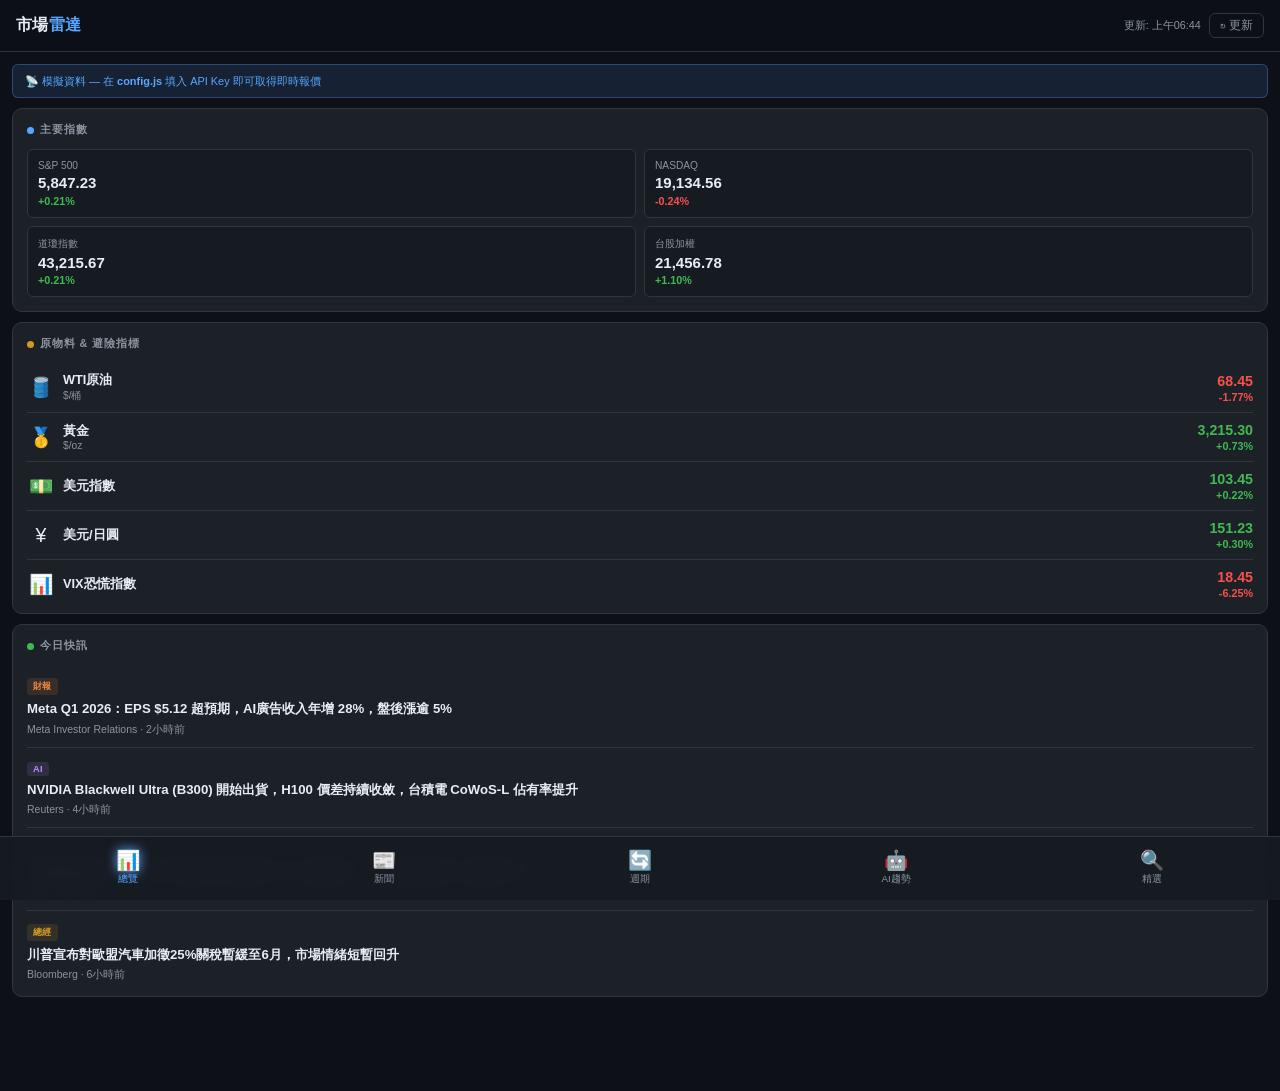
==== index.html @ 92d27e68 "feat: 市場雷達 PWA 初始版本 每日財經儀表板 PWA，含5個分頁：總覽（指數/原物料）、新聞（自選股/財報行事曆）、 週期（美林時鐘/市場熱度）、AI趨勢（產業輪動時間軸）、精選（台股PE/" ====
<!DOCTYPE html>
<html lang="zh-TW">
<head>
  <meta charset="UTF-8">
  <meta name="viewport" content="width=device-width, initial-scale=1.0, maximum-scale=1.0, user-scalable=no">
  <meta name="theme-color" content="#0d1117">
  <meta name="apple-mobile-web-app-capable" content="yes">
  <meta name="apple-mobile-web-app-status-bar-style" content="black-translucent">
  <meta name="description" content="每日市場雷達：股市、AI趨勢、美林時鐘、經濟週期">
  <title>市場雷達</title>
  <link rel="manifest" href="manifest.json">
  <link rel="icon" type="image/svg+xml" href="icon.svg">
  <link rel="apple-touch-icon" href="icon.svg">
  <link rel="stylesheet" href="styles.css">
</head>
<body>

  <header id="app-header">
    <h1>市場<span>雷達</span></h1>
    <div class="header-right">
      <span id="last-updated"></span>
      <button id="refresh-btn">↻ 更新</button>
    </div>
  </header>

  <main id="tab-content"></main>

  <nav id="bottom-nav"></nav>

  <script src="config.js"></script>
  <script src="app.js"></script>
</body>
</html>
---- styles.css ----
:root {
  --bg: #0d1117;
  --surface: #161b22;
  --card: #1c2128;
  --card-hover: #212830;
  --border: #30363d;
  --text: #e6edf3;
  --text-muted: #8b949e;
  --text-dim: #484f58;
  --green: #3fb950;
  --green-bg: rgba(63,185,80,.12);
  --red: #f85149;
  --red-bg: rgba(248,81,73,.12);
  --blue: #58a6ff;
  --blue-bg: rgba(88,166,255,.12);
  --yellow: #d29922;
  --yellow-bg: rgba(210,153,34,.12);
  --purple: #bc8cff;
  --purple-bg: rgba(188,140,255,.12);
  --orange: #f0883e;
  --orange-bg: rgba(240,136,62,.12);
  --nav-h: 64px;
  --header-h: 52px;
  --radius: 10px;
  --radius-sm: 6px;
}

*, *::before, *::after { box-sizing: border-box; margin: 0; padding: 0; }

html { font-size: 15px; -webkit-text-size-adjust: 100%; }

body {
  font-family: -apple-system, BlinkMacSystemFont, 'PingFang TC', 'Noto Sans TC', sans-serif;
  background: var(--bg);
  color: var(--text);
  min-height: 100dvh;
  overflow-x: hidden;
  -webkit-font-smoothing: antialiased;
}

/* ── Header ── */
#app-header {
  position: fixed; top: 0; left: 0; right: 0; z-index: 100;
  height: var(--header-h);
  background: rgba(13,17,23,.92);
  backdrop-filter: blur(12px);
  border-bottom: 1px solid var(--border);
  display: flex; align-items: center; justify-content: space-between;
  padding: 0 16px;
}
#app-header h1 { font-size: 1.05rem; font-weight: 700; letter-spacing: .02em; color: var(--text); }
#app-header h1 span { color: var(--blue); }
.header-right { display: flex; align-items: center; gap: 8px; }
#last-updated { font-size: .72rem; color: var(--text-muted); }
#refresh-btn {
  background: none; border: 1px solid var(--border); border-radius: var(--radius-sm);
  color: var(--text-muted); padding: 4px 10px; font-size: .78rem; cursor: pointer;
  transition: all .2s;
}
#refresh-btn:active { background: var(--surface); }
#refresh-btn.spinning { animation: spin .8s linear infinite; }
@keyframes spin { to { transform: rotate(360deg); } }

/* ── Main content ── */
#tab-content {
  padding-top: var(--header-h);
  padding-bottom: calc(var(--nav-h) + 8px);
  min-height: 100dvh;
}
.tab-panel { display: none; padding: 12px; }
.tab-panel.active { display: block; }

/* ── Bottom nav ── */
#bottom-nav {
  position: fixed; bottom: 0; left: 0; right: 0; z-index: 100;
  height: var(--nav-h);
  background: rgba(22,27,34,.96);
  backdrop-filter: blur(12px);
  border-top: 1px solid var(--border);
  display: flex;
}
.nav-btn {
  flex: 1; display: flex; flex-direction: column; align-items: center;
  justify-content: center; gap: 3px;
  background: none; border: none; color: var(--text-muted);
  font-size: .65rem; cursor: pointer; padding: 6px 4px;
  transition: color .2s;
  -webkit-tap-highlight-color: transparent;
}
.nav-btn .nav-icon { font-size: 1.3rem; line-height: 1; }
.nav-btn.active { color: var(--blue); }
.nav-btn.active .nav-icon { filter: drop-shadow(0 0 6px var(--blue)); }

/* ── Cards ── */
.card {
  background: var(--card);
  border: 1px solid var(--border);
  border-radius: var(--radius);
  padding: 14px;
  margin-bottom: 10px;
}
.card-title {
  font-size: .72rem; font-weight: 600; text-transform: uppercase;
  letter-spacing: .08em; color: var(--text-muted); margin-bottom: 12px;
  display: flex; align-items: center; gap: 6px;
}
.card-title .dot {
  width: 7px; height: 7px; border-radius: 50%;
  background: var(--blue); flex-shrink: 0;
}

/* ── Price grid ── */
.price-grid { display: grid; grid-template-columns: repeat(2, 1fr); gap: 8px; }
.price-grid.cols-3 { grid-template-columns: repeat(3, 1fr); }
.price-cell {
  background: var(--surface);
  border: 1px solid var(--border);
  border-radius: var(--radius-sm);
  padding: 10px 10px;
}
.price-cell .label { font-size: .68rem; color: var(--text-muted); margin-bottom: 4px; }
.price-cell .value { font-size: 1.0rem; font-weight: 700; color: var(--text); line-height: 1.1; }
.price-cell .change { font-size: .72rem; font-weight: 600; margin-top: 3px; }
.up { color: var(--green); }
.down { color: var(--red); }
.neutral { color: var(--text-muted); }

/* ── Commodity row ── */
.commodity-row {
  display: flex; align-items: center; justify-content: space-between;
  padding: 9px 0;
  border-bottom: 1px solid var(--border);
}
.commodity-row:last-child { border-bottom: none; padding-bottom: 0; }
.commodity-row:first-child { padding-top: 0; }
.commodity-left { display: flex; align-items: center; gap: 8px; }
.commodity-icon { font-size: 1.3rem; width: 28px; text-align: center; }
.commodity-name { font-size: .85rem; font-weight: 600; }
.commodity-unit { font-size: .68rem; color: var(--text-muted); }
.commodity-right { text-align: right; }
.commodity-price { font-size: .95rem; font-weight: 700; }
.commodity-change { font-size: .72rem; font-weight: 600; margin-top: 2px; }

/* ── News items ── */
.news-item {
  padding: 10px 0;
  border-bottom: 1px solid var(--border);
  cursor: pointer;
}
.news-item:last-child { border-bottom: none; padding-bottom: 0; }
.news-item:first-child { padding-top: 0; }
.news-tag {
  display: inline-block; font-size: .62rem; font-weight: 700;
  padding: 2px 6px; border-radius: 3px; margin-bottom: 5px;
  text-transform: uppercase; letter-spacing: .04em;
}
.tag-us { background: var(--blue-bg); color: var(--blue); }
.tag-tw { background: var(--green-bg); color: var(--green); }
.tag-macro { background: var(--yellow-bg); color: var(--yellow); }
.tag-ai { background: var(--purple-bg); color: var(--purple); }
.tag-earnings { background: var(--orange-bg); color: var(--orange); }
.news-headline { font-size: .88rem; font-weight: 600; line-height: 1.4; color: var(--text); }
.news-meta { font-size: .7rem; color: var(--text-muted); margin-top: 4px; }

/* ── Section heading ── */
.section-h2 {
  font-size: .78rem; font-weight: 700; text-transform: uppercase;
  letter-spacing: .07em; color: var(--text-muted);
  margin: 16px 0 8px;
  display: flex; align-items: center; gap: 8px;
}
.section-h2::after {
  content: ''; flex: 1; height: 1px; background: var(--border);
}

/* ── Merrill Lynch Clock ── */
.ml-clock-wrap {
  display: flex; flex-direction: column; align-items: center; gap: 14px;
}
.ml-clock-svg-wrap { width: 220px; height: 220px; }
.ml-legend {
  display: grid; grid-template-columns: 1fr 1fr; gap: 8px; width: 100%;
}
.ml-legend-item {
  display: flex; align-items: flex-start; gap: 7px;
  background: var(--surface); border-radius: var(--radius-sm);
  padding: 8px 10px; border: 1px solid var(--border);
}
.ml-dot {
  width: 10px; height: 10px; border-radius: 50%; flex-shrink: 0; margin-top: 3px;
}
.ml-legend-item .phase-name { font-size: .8rem; font-weight: 700; }
.ml-legend-item .phase-assets { font-size: .68rem; color: var(--text-muted); margin-top: 2px; }
.ml-current-label {
  font-size: .75rem; color: var(--text-muted); text-align: center;
  background: var(--surface); border-radius: var(--radius-sm);
  padding: 8px 14px; border: 1px solid var(--border);
  width: 100%;
}
.ml-current-label strong { color: var(--text); }

/* ── Heat gauge ── */
.gauge-wrap { display: flex; flex-direction: column; align-items: center; gap: 8px; }
.gauge-svg-wrap { width: 200px; height: 110px; }
.gauge-labels {
  display: flex; justify-content: space-between; width: 200px;
  font-size: .65rem; color: var(--text-muted);
}
.gauge-value-label {
  font-size: 1.4rem; font-weight: 800; text-align: center;
}
.gauge-sublabel { font-size: .72rem; color: var(--text-muted); text-align: center; }

/* ── Cycle cards ── */
.cycle-info { display: flex; flex-direction: column; gap: 8px; }
.cycle-row {
  display: flex; align-items: flex-start; gap: 10px;
  background: var(--surface); border-radius: var(--radius-sm);
  padding: 10px; border: 1px solid var(--border);
}
.cycle-icon { font-size: 1.1rem; flex-shrink: 0; }
.cycle-label { font-size: .78rem; font-weight: 700; margin-bottom: 2px; }
.cycle-desc { font-size: .72rem; color: var(--text-muted); line-height: 1.4; }

/* ── Retail investor ── */
.retail-grid { display: grid; grid-template-columns: 1fr 1fr; gap: 8px; }
.retail-cell {
  background: var(--surface); border: 1px solid var(--border);
  border-radius: var(--radius-sm); padding: 10px;
  display: flex; flex-direction: column; gap: 4px;
}
.retail-cell .r-label { font-size: .68rem; color: var(--text-muted); }
.retail-cell .r-value { font-size: 1rem; font-weight: 700; }
.retail-cell .r-bar-wrap { height: 4px; background: var(--border); border-radius: 2px; overflow: hidden; }
.retail-cell .r-bar { height: 100%; border-radius: 2px; transition: width .6s ease; }

/* ── AI rotation timeline ── */
.ai-timeline { display: flex; flex-direction: column; gap: 0; }
.ai-phase {
  display: flex; gap: 12px; padding: 12px 0;
  border-bottom: 1px solid var(--border);
}
.ai-phase:last-child { border-bottom: none; }
.ai-phase-left {
  display: flex; flex-direction: column; align-items: center; gap: 0;
  flex-shrink: 0; width: 28px;
}
.ai-phase-dot {
  width: 20px; height: 20px; border-radius: 50%;
  display: flex; align-items: center; justify-content: center;
  font-size: .7rem; font-weight: 800; flex-shrink: 0;
  border: 2px solid;
}
.phase-done { background: var(--green-bg); border-color: var(--green); color: var(--green); }
.phase-current { background: var(--blue-bg); border-color: var(--blue); color: var(--blue); animation: pulse-border 2s infinite; }
.phase-predicted { background: var(--purple-bg); border-color: var(--purple); color: var(--purple); }
@keyframes pulse-border { 0%,100% { box-shadow: 0 0 0 0 rgba(88,166,255,.4); } 50% { box-shadow: 0 0 0 6px rgba(88,166,255,0); } }
.ai-phase-line { flex: 1; width: 2px; background: var(--border); margin: 2px 0; min-height: 20px; }
.ai-phase-line.done { background: var(--green); opacity: .4; }
.ai-phase-right { flex: 1; min-width: 0; }
.ai-phase-header { display: flex; align-items: center; gap: 6px; margin-bottom: 4px; flex-wrap: wrap; }
.ai-phase-num { font-size: .68rem; color: var(--text-muted); }
.ai-phase-name { font-size: .9rem; font-weight: 700; }
.ai-phase-period {
  font-size: .65rem; padding: 1px 6px; border-radius: 3px;
  background: var(--surface); border: 1px solid var(--border); color: var(--text-muted);
}
.ai-phase-desc { font-size: .75rem; color: var(--text-muted); line-height: 1.5; margin-bottom: 8px; }
.ai-stocks { display: flex; flex-direction: column; gap: 6px; }
.ai-stocks-row { display: flex; align-items: flex-start; gap: 6px; }
.ai-market-badge {
  font-size: .6rem; font-weight: 800; padding: 2px 5px; border-radius: 3px;
  flex-shrink: 0; margin-top: 1px;
}
.badge-us { background: var(--blue-bg); color: var(--blue); }
.badge-tw { background: var(--green-bg); color: var(--green); }
.ai-stocks-list { font-size: .75rem; color: var(--text); line-height: 1.6; }

/* ── Next theme sub-cards ── */
.next-sub { display: flex; flex-direction: column; gap: 8px; margin-top: 4px; }
.next-sub-card {
  background: var(--surface); border: 1px solid var(--border);
  border-radius: var(--radius-sm); padding: 10px;
}
.next-sub-name { font-size: .82rem; font-weight: 700; margin-bottom: 4px; }
.next-sub-desc { font-size: .72rem; color: var(--text-muted); margin-bottom: 7px; line-height: 1.4; }

/* ── Frontier news ── */
.frontier-item {
  display: flex; gap: 10px; padding: 10px 0;
  border-bottom: 1px solid var(--border);
}
.frontier-item:last-child { border-bottom: none; padding-bottom: 0; }
.frontier-item:first-child { padding-top: 0; }
.frontier-logo {
  width: 34px; height: 34px; border-radius: var(--radius-sm);
  display: flex; align-items: center; justify-content: center;
  font-size: 1.1rem; flex-shrink: 0; border: 1px solid var(--border);
  background: var(--surface);
}
.frontier-content { flex: 1; min-width: 0; }
.frontier-brand { font-size: .68rem; font-weight: 700; color: var(--text-muted); margin-bottom: 3px; text-transform: uppercase; letter-spacing: .04em; }
.frontier-headline { font-size: .85rem; font-weight: 600; line-height: 1.4; }
.frontier-date { font-size: .68rem; color: var(--text-muted); margin-top: 3px; }

/* ── Taiwan stocks ── */
.tw-stock-item {
  display: flex; align-items: center; gap: 10px;
  padding: 10px 0; border-bottom: 1px solid var(--border);
}
.tw-stock-item:last-child { border-bottom: none; padding-bottom: 0; }
.tw-stock-item:first-child { padding-top: 0; }
.tw-rank {
  width: 22px; height: 22px; border-radius: 50%;
  background: var(--surface); border: 1px solid var(--border);
  display: flex; align-items: center; justify-content: center;
  font-size: .68rem; font-weight: 800; color: var(--text-muted); flex-shrink: 0;
}
.tw-stock-info { flex: 1; min-width: 0; }
.tw-stock-name { font-size: .88rem; font-weight: 700; }
.tw-stock-code { font-size: .7rem; color: var(--text-muted); }
.tw-stock-right { text-align: right; }
.tw-pe { font-size: .78rem; color: var(--text-muted); }
.tw-pe strong { color: var(--text); font-size: .9rem; }
.tw-reason { font-size: .68rem; color: var(--text-muted); margin-top: 2px; }
.pe-badge {
  display: inline-block; font-size: .62rem; padding: 1px 5px;
  border-radius: 3px; font-weight: 700;
}
.pe-low { background: var(--green-bg); color: var(--green); }
.pe-mid { background: var(--yellow-bg); color: var(--yellow); }
.pe-high { background: var(--red-bg); color: var(--red); }

/* ── GitHub trending ── */
.gh-item {
  display: flex; gap: 10px; padding: 10px 0;
  border-bottom: 1px solid var(--border);
  text-decoration: none; color: inherit;
}
.gh-item:last-child { border-bottom: none; padding-bottom: 0; }
.gh-item:first-child { padding-top: 0; }
.gh-rank {
  width: 22px; height: 22px; border-radius: 50%;
  background: var(--surface); border: 1px solid var(--border);
  display: flex; align-items: center; justify-content: center;
  font-size: .68rem; font-weight: 800; color: var(--text-muted); flex-shrink: 0;
}
.gh-info { flex: 1; min-width: 0; }
.gh-repo-name { font-size: .88rem; font-weight: 700; color: var(--blue); word-break: break-all; }
.gh-desc { font-size: .75rem; color: var(--text-muted); margin-top: 3px; line-height: 1.4; }
.gh-meta { display: flex; align-items: center; gap: 10px; margin-top: 5px; flex-wrap: wrap; }
.gh-stars { font-size: .72rem; color: var(--yellow); }
.gh-lang { font-size: .68rem; color: var(--text-muted); background: var(--surface); border: 1px solid var(--border); padding: 1px 6px; border-radius: 3px; }
.gh-loading { color: var(--text-muted); font-size: .85rem; padding: 16px; text-align: center; }

/* ── Loading skeleton ── */
.skeleton { background: var(--surface); border-radius: var(--radius-sm); animation: shimmer 1.4s ease infinite; }
@keyframes shimmer { 0%,100% { opacity: .5; } 50% { opacity: 1; } }

/* ── Earnings calendar ── */
.earnings-item {
  display: flex; align-items: center; gap: 10px;
  padding: 8px 0; border-bottom: 1px solid var(--border);
}
.earnings-item:last-child { border-bottom: none; padding-bottom: 0; }
.earnings-item:first-child { padding-top: 0; }
.earnings-date { text-align: center; flex-shrink: 0; width: 40px; }
.earnings-date .e-day { font-size: 1.1rem; font-weight: 800; color: var(--blue); line-height: 1; }
.earnings-date .e-mon { font-size: .62rem; color: var(--text-muted); }
.earnings-info { flex: 1; }
.earnings-company { font-size: .85rem; font-weight: 700; }
.earnings-detail { font-size: .7rem; color: var(--text-muted); margin-top: 2px; }
.earnings-est { text-align: right; font-size: .78rem; }
.earnings-est .est-label { font-size: .62rem; color: var(--text-muted); }
.earnings-est .est-val { font-weight: 700; color: var(--text); }

/* ── Info banners ── */
.info-banner {
  background: var(--blue-bg); border: 1px solid rgba(88,166,255,.3);
  border-radius: var(--radius-sm); padding: 8px 12px;
  font-size: .73rem; color: var(--blue); line-height: 1.5;
  margin-bottom: 10px;
}
.warn-banner {
  background: var(--yellow-bg); border: 1px solid rgba(210,153,34,.3);
  border-radius: var(--radius-sm); padding: 8px 12px;
  font-size: .73rem; color: var(--yellow); line-height: 1.5;
  margin-bottom: 10px;
}

/* ── Utilities ── */
.flex-row { display: flex; align-items: center; gap: 8px; }
.spacer { flex: 1; }
.text-muted { color: var(--text-muted); }
.text-sm { font-size: .78rem; }
.mt-4 { margin-top: 4px; }
.mt-8 { margin-top: 8px; }

/* ── Scrollbar ── */
::-webkit-scrollbar { width: 4px; height: 4px; }
::-webkit-scrollbar-track { background: transparent; }
::-webkit-scrollbar-thumb { background: var(--border); border-radius: 2px; }
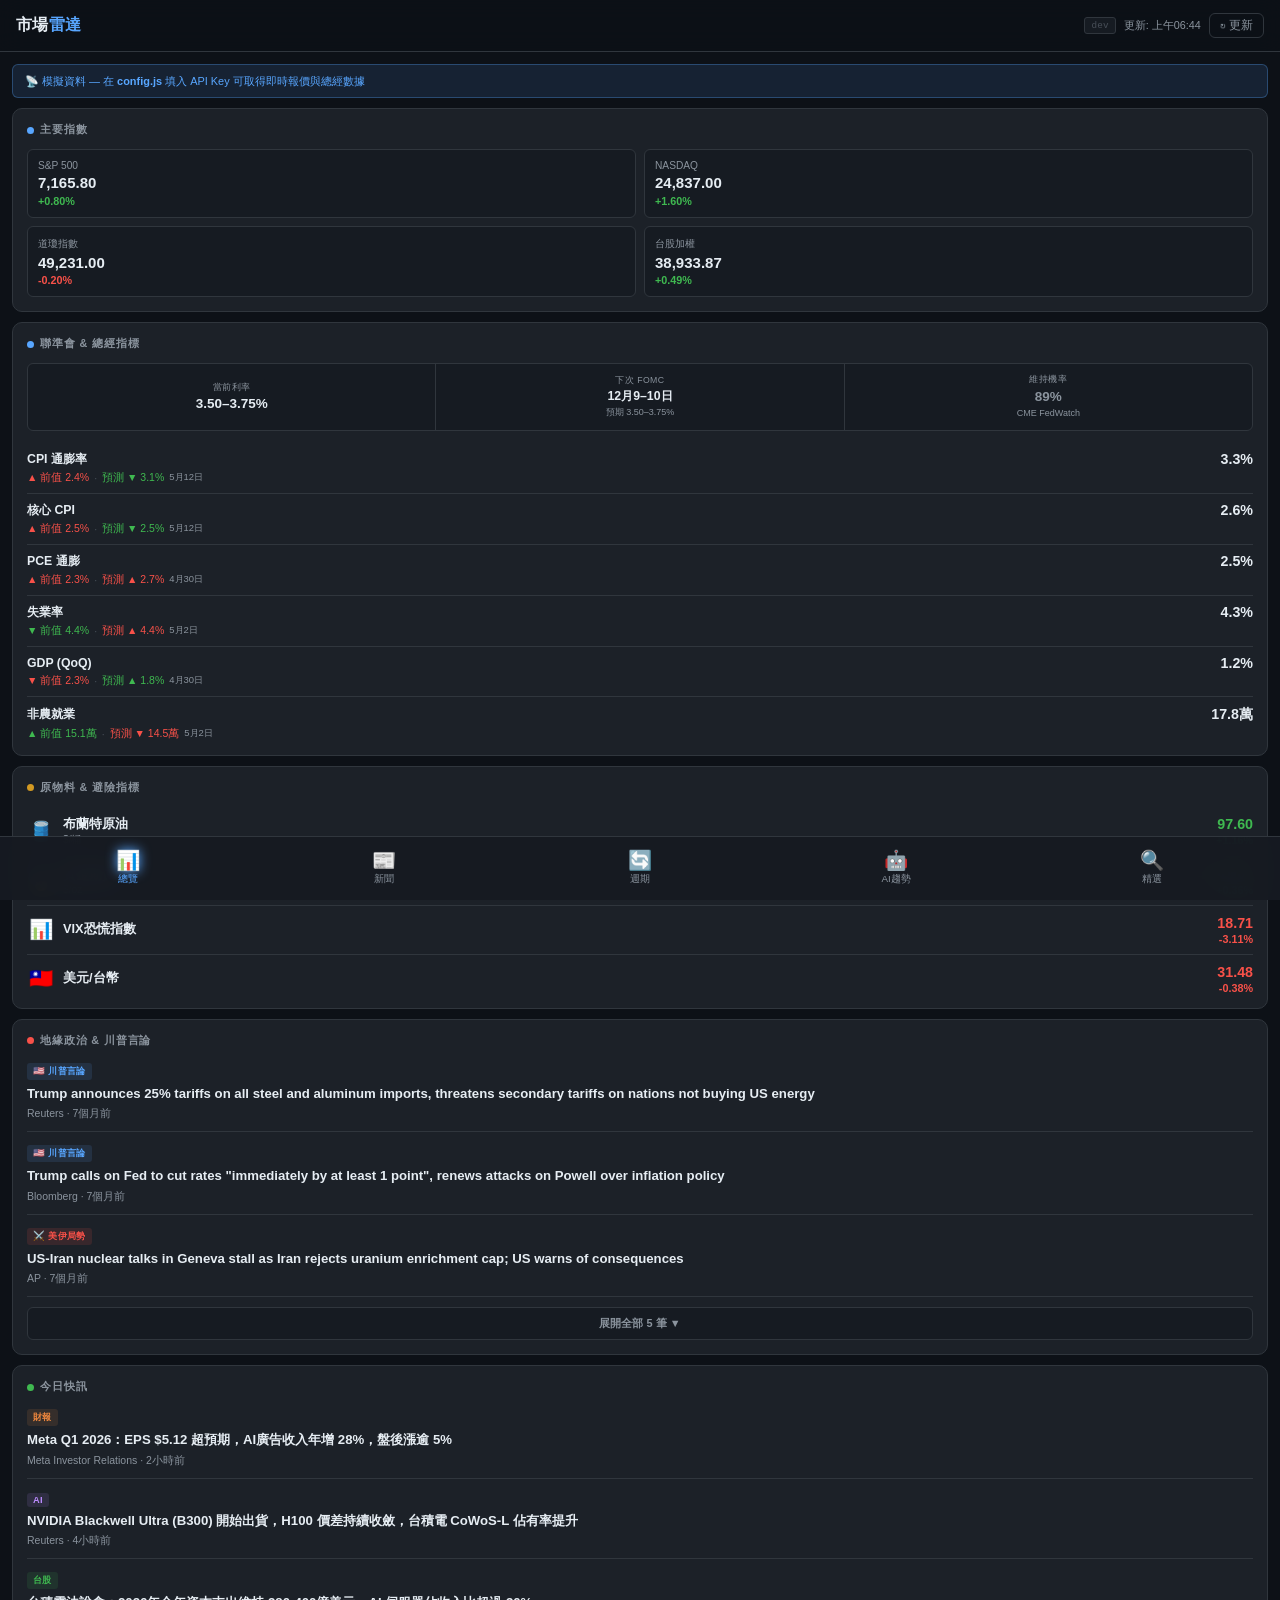
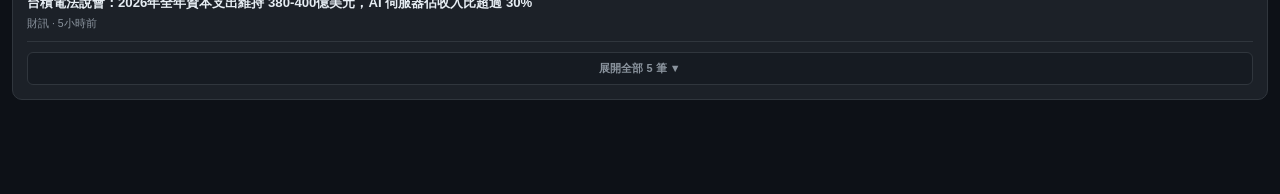
==== commit c553aea3: "feat: 市場要聞改即時 + 新聞清單可展開 + 部署版號顯示 - 新增 fetchMarketNews()：今日快訊 / 市場要聞改用 GNews 即時抓 - 所有新聞清單統一最多 5 筆，預設顯" ====
--- a/index.html
+++ b/index.html
@@ -18,6 +18,7 @@
   <header id="app-header">
     <h1>市場<span>雷達</span></h1>
     <div class="header-right">
+      <span id="build-version"></span>
       <span id="last-updated"></span>
       <button id="refresh-btn">↻ 更新</button>
     </div>
--- a/styles.css
+++ b/styles.css
@@ -52,6 +52,16 @@
 #app-header h1 span { color: var(--blue); }
 .header-right { display: flex; align-items: center; gap: 8px; }
 #last-updated { font-size: .72rem; color: var(--text-muted); }
+#build-version {
+  font-size: .62rem;
+  color: var(--text-dim);
+  font-family: ui-monospace, 'SF Mono', Monaco, Menlo, monospace;
+  letter-spacing: .02em;
+  padding: 2px 6px;
+  background: var(--surface);
+  border: 1px solid var(--border);
+  border-radius: 3px;
+}
 #refresh-btn {
   background: none; border: 1px solid var(--border); border-radius: var(--radius-sm);
   color: var(--text-muted); padding: 4px 10px; font-size: .78rem; cursor: pointer;
@@ -159,6 +169,8 @@
 .tag-macro { background: var(--yellow-bg); color: var(--yellow); }
 .tag-ai { background: var(--purple-bg); color: var(--purple); }
 .tag-earnings { background: var(--orange-bg); color: var(--orange); }
+.tag-trump { background: var(--blue-bg); color: var(--blue); }
+.tag-iran  { background: var(--red-bg);  color: var(--red); }
 .news-headline { font-size: .88rem; font-weight: 600; line-height: 1.4; color: var(--text); }
 .news-meta { font-size: .7rem; color: var(--text-muted); margin-top: 4px; }
 
@@ -289,7 +301,10 @@
 .frontier-item {
   display: flex; gap: 10px; padding: 10px 0;
   border-bottom: 1px solid var(--border);
-}
+  text-decoration: none; color: inherit;
+  -webkit-tap-highlight-color: transparent;
+}
+a.frontier-item:hover { background: var(--card-hover); margin: 0 -14px; padding-left: 14px; padding-right: 14px; border-radius: var(--radius-sm); }
 .frontier-item:last-child { border-bottom: none; padding-bottom: 0; }
 .frontier-item:first-child { padding-top: 0; }
 .frontier-logo {
@@ -388,6 +403,25 @@
   margin-bottom: 10px;
 }
 
+/* ── Expand / collapse list ── */
+.expand-btn {
+  width: 100%;
+  margin-top: 10px;
+  background: var(--surface);
+  border: 1px solid var(--border);
+  border-radius: var(--radius-sm);
+  color: var(--text-muted);
+  padding: 8px;
+  font-size: .73rem;
+  font-weight: 600;
+  cursor: pointer;
+  font-family: inherit;
+  transition: background .2s;
+  -webkit-tap-highlight-color: transparent;
+}
+.expand-btn:hover { background: var(--card-hover); color: var(--text); }
+.expand-btn:active { background: var(--card-hover); }
+
 /* ── Utilities ── */
 .flex-row { display: flex; align-items: center; gap: 8px; }
 .spacer { flex: 1; }
@@ -396,6 +430,32 @@
 .mt-4 { margin-top: 4px; }
 .mt-8 { margin-top: 8px; }
 
+/* ── Fed / Macro Card ── */
+.fed-rate-box {
+  display: flex; overflow: hidden;
+  background: var(--surface); border: 1px solid var(--border); border-radius: var(--radius-sm);
+  margin-bottom: 12px;
+}
+.fed-rate-col {
+  flex: 1; display: flex; flex-direction: column; align-items: center; justify-content: center;
+  padding: 10px 6px; gap: 3px; text-align: center;
+}
+.fed-rate-divider { width: 1px; background: var(--border); flex-shrink: 0; }
+.fed-rate-label { font-size: .58rem; color: var(--text-muted); text-transform: uppercase; letter-spacing: .05em; line-height: 1.3; }
+.fed-rate-val { font-size: .9rem; font-weight: 800; line-height: 1.2; word-break: break-all; }
+.fed-rate-val-sm { font-size: .82rem; }
+.fed-rate-sub { font-size: .6rem; color: var(--text-muted); line-height: 1.3; }
+
+.fed-ind-row { padding: 8px 0; border-bottom: 1px solid var(--border); }
+.fed-ind-row:last-child { border-bottom: none; padding-bottom: 0; }
+.fed-ind-row:first-child { padding-top: 0; }
+.fed-ind-main { display: flex; align-items: center; justify-content: space-between; }
+.fed-ind-name { font-size: .82rem; font-weight: 600; }
+.fed-ind-current { font-size: .95rem; font-weight: 800; }
+.fed-ind-sub { display: flex; align-items: center; gap: 5px; margin-top: 3px; font-size: .7rem; flex-wrap: wrap; }
+.fed-ind-sep { color: var(--text-dim); }
+.fed-ind-date { font-size: .63rem; color: var(--text-muted); }
+
 /* ── Scrollbar ── */
 ::-webkit-scrollbar { width: 4px; height: 4px; }
 ::-webkit-scrollbar-track { background: transparent; }
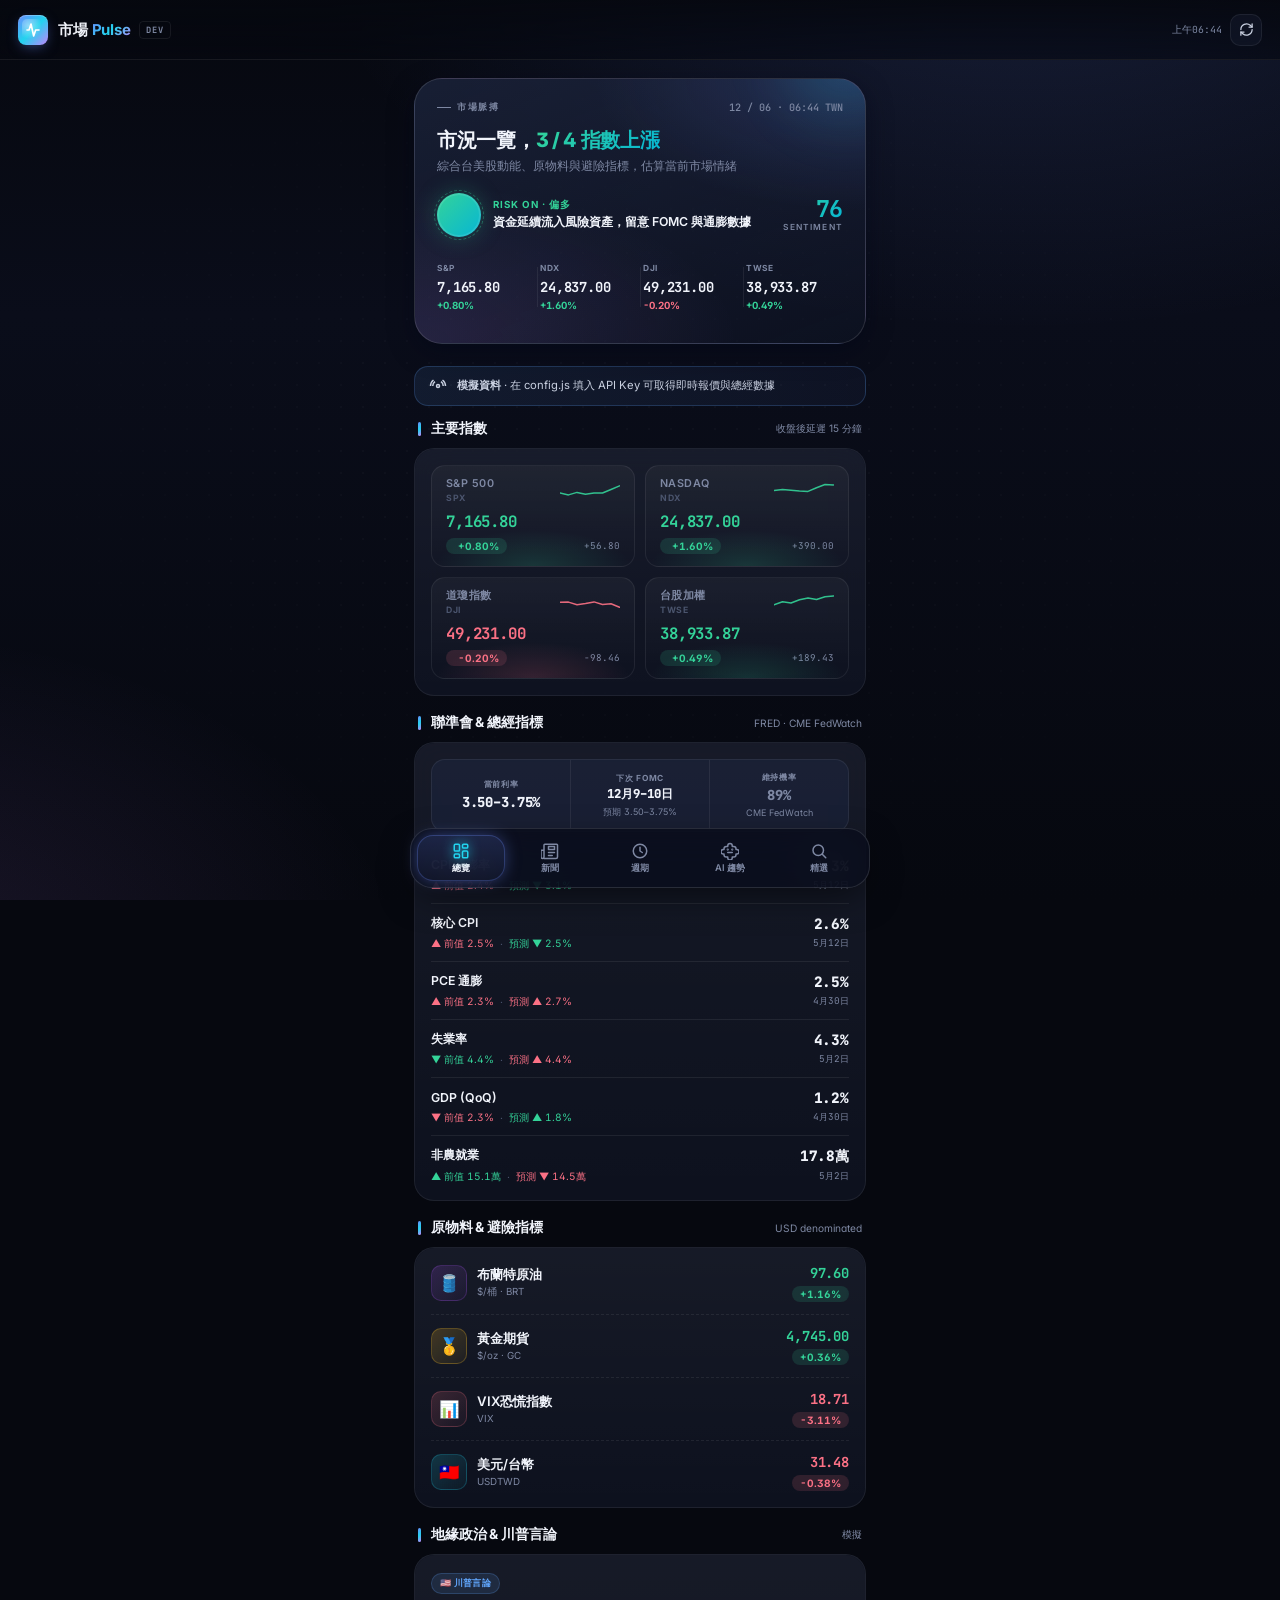
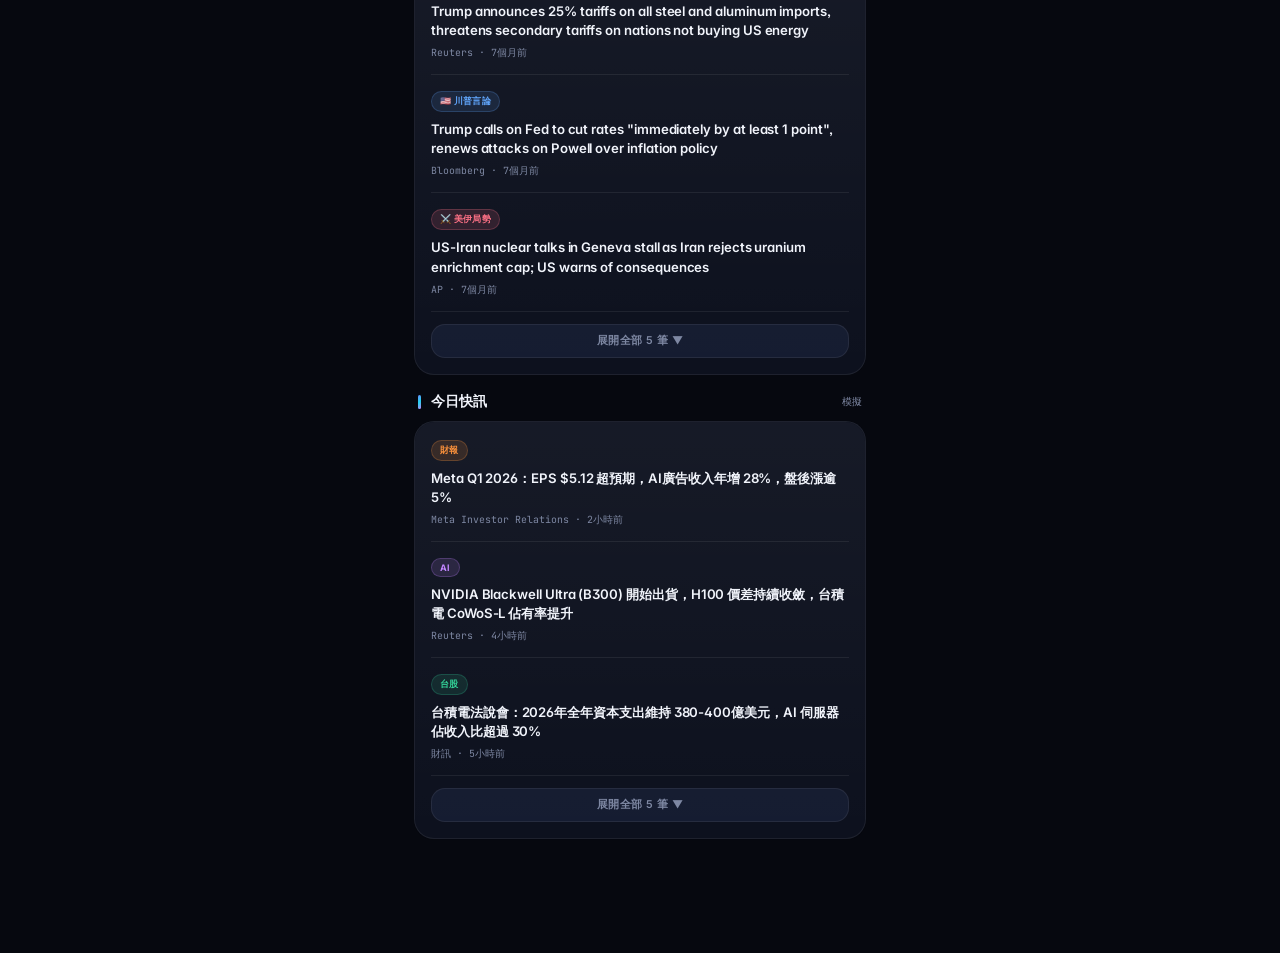
==== commit e8c6e7bf: "feat: 套用 Pulse UI 設計到主站 確認預覽方向後（PR #4），把 Pulse design system 正式套用到主 app。 資料邏輯與 API 整合完全保留，只重做視覺層。  s" ====
--- a/index.html
+++ b/index.html
@@ -3,24 +3,46 @@
 <head>
   <meta charset="UTF-8">
   <meta name="viewport" content="width=device-width, initial-scale=1.0, maximum-scale=1.0, user-scalable=no">
-  <meta name="theme-color" content="#0d1117">
+  <meta name="theme-color" content="#06080f">
+  <meta name="mobile-web-app-capable" content="yes">
   <meta name="apple-mobile-web-app-capable" content="yes">
   <meta name="apple-mobile-web-app-status-bar-style" content="black-translucent">
   <meta name="description" content="每日市場雷達：股市、AI趨勢、美林時鐘、經濟週期">
-  <title>市場雷達</title>
+  <title>市場 Pulse</title>
   <link rel="manifest" href="manifest.json">
   <link rel="icon" type="image/svg+xml" href="icon.svg">
   <link rel="apple-touch-icon" href="icon.svg">
+  <link rel="preconnect" href="https://fonts.googleapis.com">
+  <link rel="preconnect" href="https://fonts.gstatic.com" crossorigin>
+  <link href="https://fonts.googleapis.com/css2?family=Inter:wght@400;500;600;700;800&family=JetBrains+Mono:wght@500;700&display=swap" rel="stylesheet">
   <link rel="stylesheet" href="styles.css">
 </head>
 <body>
 
   <header id="app-header">
-    <h1>市場<span>雷達</span></h1>
-    <div class="header-right">
-      <span id="build-version"></span>
+    <div class="brand">
+      <div class="brand-mark" aria-hidden="true">
+        <svg viewBox="0 0 24 24" fill="none" stroke="currentColor" stroke-width="2.5" stroke-linecap="round" stroke-linejoin="round">
+          <path d="M3 12h3l3-9 4 18 3-9h5"/>
+        </svg>
+      </div>
+      <div class="brand-text">
+        <span class="brand-name">市場 <span>Pulse</span></span>
+        <span id="build-version" class="brand-tag"></span>
+      </div>
+    </div>
+    <div class="head-right">
+      <div id="live-pill" class="live-pill" hidden>
+        <span class="live-dot"></span>
+        <span>LIVE</span>
+      </div>
       <span id="last-updated"></span>
-      <button id="refresh-btn">↻ 更新</button>
+      <button id="refresh-btn" class="icon-btn" title="刷新" aria-label="刷新">
+        <svg viewBox="0 0 24 24" fill="none" stroke="currentColor" stroke-width="2" stroke-linecap="round" stroke-linejoin="round">
+          <path d="M3 12a9 9 0 0 1 15-6.7L21 8"/><path d="M21 3v5h-5"/>
+          <path d="M21 12a9 9 0 0 1-15 6.7L3 16"/><path d="M3 21v-5h5"/>
+        </svg>
+      </button>
     </div>
   </header>
 
--- a/styles.css
+++ b/styles.css
@@ -1,28 +1,77 @@
+/* ───────────────────────────────────────────────────────────────────────
+ * 市場 Pulse · Design System
+ * ───────────────────────────────────────────────────────────────────── */
+
 :root {
-  --bg: #0d1117;
-  --surface: #161b22;
-  --card: #1c2128;
-  --card-hover: #212830;
-  --border: #30363d;
-  --text: #e6edf3;
-  --text-muted: #8b949e;
-  --text-dim: #484f58;
-  --green: #3fb950;
-  --green-bg: rgba(63,185,80,.12);
-  --red: #f85149;
-  --red-bg: rgba(248,81,73,.12);
-  --blue: #58a6ff;
-  --blue-bg: rgba(88,166,255,.12);
-  --yellow: #d29922;
-  --yellow-bg: rgba(210,153,34,.12);
-  --purple: #bc8cff;
-  --purple-bg: rgba(188,140,255,.12);
-  --orange: #f0883e;
-  --orange-bg: rgba(240,136,62,.12);
-  --nav-h: 64px;
-  --header-h: 52px;
-  --radius: 10px;
-  --radius-sm: 6px;
+  /* surfaces */
+  --bg-0:        #06080f;
+  --bg-1:        #0a0d1a;
+  --bg-2:        #0f1424;
+  --surface:     rgba(20, 26, 45, .55);
+  --surface-2:   rgba(28, 36, 60, .65);
+  --glass-line:  rgba(255, 255, 255, .07);
+  --glass-line-2:rgba(255, 255, 255, .12);
+
+  /* text */
+  --text:        #f1f4fb;
+  --text-2:      #c9d0e0;
+  --text-muted:  #7e88a3;
+  --text-dim:    #4b556e;
+
+  /* brand / semantic */
+  --primary:     #6c8bff;
+  --primary-2:   #22d3ee;
+  --primary-3:   #c084fc;
+  --up:          #34d399;
+  --up-glow:     rgba(52, 211, 153, .35);
+  --down:        #fb7185;
+  --down-glow:   rgba(251, 113, 133, .35);
+  --warn:        #fbbf24;
+  --info:        #60a5fa;
+  --violet:      #a78bfa;
+  --orange:      #fb923c;
+
+  /* legacy aliases (still used by some inline styles in render funcs) */
+  --bg: var(--bg-0);
+  --border: var(--glass-line);
+  --green: var(--up);
+  --green-bg: rgba(52, 211, 153, .12);
+  --red: var(--down);
+  --red-bg: rgba(251, 113, 133, .14);
+  --blue: var(--info);
+  --blue-bg: rgba(96, 165, 250, .12);
+  --yellow: var(--warn);
+  --yellow-bg: rgba(251, 191, 36, .14);
+  --purple: var(--primary-3);
+  --purple-bg: rgba(192, 132, 252, .14);
+  --orange-bg: rgba(251, 146, 60, .14);
+
+  /* gradients */
+  --grad-hero: linear-gradient(135deg, #6c8bff 0%, #22d3ee 50%, #c084fc 100%);
+  --grad-up:   linear-gradient(135deg, #34d399 0%, #06b6d4 100%);
+  --grad-down: linear-gradient(135deg, #fb7185 0%, #f97316 100%);
+  --grad-warn: linear-gradient(135deg, #fbbf24 0%, #fb923c 100%);
+  --grad-card: linear-gradient(180deg, rgba(255,255,255,.04) 0%, rgba(255,255,255,0) 100%);
+  --grad-bg:   radial-gradient(1200px 700px at 80% -10%, rgba(108,139,255,.18), transparent 60%),
+               radial-gradient(900px 600px at -10% 110%, rgba(192,132,252,.12), transparent 60%),
+               linear-gradient(180deg, #06080f, #0a0d1a 35%, #06080f);
+
+  /* radii */
+  --r-sm: 8px;
+  --r-md: 14px;
+  --r-lg: 20px;
+  --r-xl: 28px;
+
+  /* shadow */
+  --shadow-md: 0 8px 24px rgba(2, 6, 23, .5);
+  --shadow-glow: 0 0 30px -8px rgba(108,139,255,.6);
+
+  /* layout */
+  --nav-h: 72px;
+  --header-h: 60px;
+  --max-w: 480px;
+
+  --ease: cubic-bezier(.22,.61,.36,1);
 }
 
 *, *::before, *::after { box-sizing: border-box; margin: 0; padding: 0; }
@@ -30,399 +79,894 @@
 html { font-size: 15px; -webkit-text-size-adjust: 100%; }
 
 body {
-  font-family: -apple-system, BlinkMacSystemFont, 'PingFang TC', 'Noto Sans TC', sans-serif;
-  background: var(--bg);
+  font-family: 'Inter', -apple-system, BlinkMacSystemFont, 'PingFang TC', 'Noto Sans TC', sans-serif;
+  background: var(--bg-0);
   color: var(--text);
   min-height: 100dvh;
   overflow-x: hidden;
   -webkit-font-smoothing: antialiased;
-}
-
-/* ── Header ── */
+  font-feature-settings: 'cv11', 'ss01', 'ss03';
+  position: relative;
+}
+body::before {
+  content: ''; position: fixed; inset: 0; z-index: -2; pointer-events: none;
+  background: var(--grad-bg);
+}
+body::after {
+  content: ''; position: fixed; inset: 0; z-index: -1; pointer-events: none;
+  background-image: radial-gradient(rgba(255,255,255,.025) 1px, transparent 1px);
+  background-size: 22px 22px;
+  mask-image: radial-gradient(ellipse at center, black 30%, transparent 75%);
+  -webkit-mask-image: radial-gradient(ellipse at center, black 30%, transparent 75%);
+}
+
+.tabular, .mono { font-variant-numeric: tabular-nums; }
+.mono { font-family: 'JetBrains Mono', ui-monospace, monospace; }
+
+/* ── Header ─────────────────────────────────────────────────────────── */
 #app-header {
   position: fixed; top: 0; left: 0; right: 0; z-index: 100;
   height: var(--header-h);
-  background: rgba(13,17,23,.92);
-  backdrop-filter: blur(12px);
-  border-bottom: 1px solid var(--border);
   display: flex; align-items: center; justify-content: space-between;
-  padding: 0 16px;
-}
-#app-header h1 { font-size: 1.05rem; font-weight: 700; letter-spacing: .02em; color: var(--text); }
-#app-header h1 span { color: var(--blue); }
-.header-right { display: flex; align-items: center; gap: 8px; }
-#last-updated { font-size: .72rem; color: var(--text-muted); }
-#build-version {
-  font-size: .62rem;
-  color: var(--text-dim);
-  font-family: ui-monospace, 'SF Mono', Monaco, Menlo, monospace;
-  letter-spacing: .02em;
+  padding: 0 18px;
+  background: linear-gradient(180deg, rgba(6,8,15,.92), rgba(6,8,15,.6));
+  backdrop-filter: blur(18px) saturate(140%);
+  -webkit-backdrop-filter: blur(18px) saturate(140%);
+  border-bottom: 1px solid var(--glass-line);
+}
+.brand { display: flex; align-items: center; gap: 10px; }
+.brand-mark {
+  width: 30px; height: 30px; border-radius: 8px;
+  background: var(--grad-hero);
+  display: grid; place-items: center;
+  position: relative;
+  box-shadow: 0 4px 14px -4px rgba(108,139,255,.55), inset 0 1px 0 rgba(255,255,255,.25);
+}
+.brand-mark::before {
+  content: ''; position: absolute; inset: 4px;
+  border-radius: 5px;
+  background: radial-gradient(circle at 30% 30%, rgba(255,255,255,.45), transparent 60%);
+}
+.brand-mark svg { position: relative; width: 16px; height: 16px; color: white; }
+.brand-text { display: flex; align-items: center; gap: 8px; }
+.brand-name { font-size: 1rem; font-weight: 700; letter-spacing: -.01em; color: var(--text); }
+.brand-name span {
+  background: var(--grad-hero);
+  -webkit-background-clip: text;
+  background-clip: text;
+  color: transparent;
+}
+.brand-tag {
+  font-size: .58rem; font-weight: 700; letter-spacing: .14em;
+  color: var(--text-muted);
   padding: 2px 6px;
+  border: 1px solid var(--glass-line);
+  border-radius: 4px;
+  text-transform: uppercase;
+  font-family: 'JetBrains Mono', ui-monospace, monospace;
+}
+
+.head-right { display: flex; align-items: center; gap: 8px; }
+.live-pill {
+  display: inline-flex; align-items: center; gap: 6px;
+  font-size: .66rem; font-weight: 700;
+  padding: 4px 9px;
+  border-radius: 999px;
+  background: rgba(52, 211, 153, .12);
+  border: 1px solid rgba(52, 211, 153, .3);
+  color: var(--up);
+  letter-spacing: .06em;
+}
+.live-pill[hidden] { display: none; }
+.live-dot {
+  width: 6px; height: 6px; border-radius: 50%;
+  background: var(--up);
+  box-shadow: 0 0 0 0 var(--up-glow);
+  animation: pulse-dot 1.8s var(--ease) infinite;
+}
+@keyframes pulse-dot {
+  0%   { box-shadow: 0 0 0 0 rgba(52,211,153,.55); }
+  70%  { box-shadow: 0 0 0 8px rgba(52,211,153,0); }
+  100% { box-shadow: 0 0 0 0 rgba(52,211,153,0); }
+}
+#last-updated { font-size: .65rem; color: var(--text-muted); font-family: 'JetBrains Mono', monospace; }
+
+.icon-btn {
+  width: 32px; height: 32px; display: grid; place-items: center;
+  border-radius: 10px; border: 1px solid var(--glass-line);
   background: var(--surface);
-  border: 1px solid var(--border);
-  border-radius: 3px;
-}
-#refresh-btn {
-  background: none; border: 1px solid var(--border); border-radius: var(--radius-sm);
-  color: var(--text-muted); padding: 4px 10px; font-size: .78rem; cursor: pointer;
-  transition: all .2s;
-}
-#refresh-btn:active { background: var(--surface); }
-#refresh-btn.spinning { animation: spin .8s linear infinite; }
+  color: var(--text-2); cursor: pointer;
+  transition: all .2s var(--ease);
+  -webkit-tap-highlight-color: transparent;
+}
+.icon-btn:hover { background: var(--surface-2); border-color: var(--glass-line-2); transform: translateY(-1px); }
+.icon-btn:active { transform: translateY(0); }
+.icon-btn svg { width: 15px; height: 15px; }
+.icon-btn.spinning svg { animation: spin .8s linear infinite; }
 @keyframes spin { to { transform: rotate(360deg); } }
 
-/* ── Main content ── */
+/* ── Layout / Tabs ───────────────────────────────────────────────────── */
 #tab-content {
   padding-top: var(--header-h);
-  padding-bottom: calc(var(--nav-h) + 8px);
-  min-height: 100dvh;
-}
-.tab-panel { display: none; padding: 12px; }
-.tab-panel.active { display: block; }
-
-/* ── Bottom nav ── */
-#bottom-nav {
-  position: fixed; bottom: 0; left: 0; right: 0; z-index: 100;
-  height: var(--nav-h);
-  background: rgba(22,27,34,.96);
-  backdrop-filter: blur(12px);
-  border-top: 1px solid var(--border);
-  display: flex;
-}
-.nav-btn {
-  flex: 1; display: flex; flex-direction: column; align-items: center;
-  justify-content: center; gap: 3px;
-  background: none; border: none; color: var(--text-muted);
-  font-size: .65rem; cursor: pointer; padding: 6px 4px;
-  transition: color .2s;
-  -webkit-tap-highlight-color: transparent;
-}
-.nav-btn .nav-icon { font-size: 1.3rem; line-height: 1; }
-.nav-btn.active { color: var(--blue); }
-.nav-btn.active .nav-icon { filter: drop-shadow(0 0 6px var(--blue)); }
-
-/* ── Cards ── */
+  padding-bottom: calc(var(--nav-h) + 24px);
+  max-width: var(--max-w);
+  margin: 0 auto;
+  position: relative;
+}
+.tab-panel { display: none; }
+.tab-panel.active { display: block; animation: fadeIn .35s var(--ease); }
+@keyframes fadeIn { from { opacity: 0; transform: translateY(8px); } to { opacity: 1; transform: none; } }
+
+/* ── Section ─────────────────────────────────────────────────────────── */
+.section {
+  padding: 0 14px;
+  margin-bottom: 18px;
+}
+.section:first-child { padding-top: 18px; }
+.sec-head {
+  display: flex; align-items: center; justify-content: space-between;
+  margin-bottom: 10px; padding: 0 4px;
+}
+.sec-title {
+  font-size: .92rem; font-weight: 700;
+  letter-spacing: -.01em; color: var(--text);
+  display: flex; align-items: center; gap: 10px;
+}
+.sec-title::before {
+  content: '';
+  width: 3px; height: 14px; border-radius: 2px;
+  background: var(--grad-hero);
+}
+.sec-meta { font-size: .68rem; color: var(--text-muted); }
+
+/* ── Banner ──────────────────────────────────────────────────────────── */
+.banner {
+  display: flex; align-items: center; gap: 10px;
+  padding: 10px 14px; margin: 0 14px 14px;
+  border-radius: var(--r-md);
+  background: linear-gradient(90deg, rgba(96,165,250,.1), rgba(108,139,255,.05));
+  border: 1px solid rgba(96,165,250,.22);
+  font-size: .75rem;
+  color: var(--text-2);
+  line-height: 1.5;
+}
+.banner.live {
+  background: linear-gradient(90deg, rgba(52,211,153,.1), rgba(34,211,238,.05));
+  border-color: rgba(52,211,153,.22);
+}
+.banner.live b { color: var(--up); font-weight: 700; }
+.banner b { font-weight: 700; }
+.banner-icon {
+  width: 18px; height: 18px; flex-shrink: 0;
+}
+.banner.live .banner-icon { color: var(--up); }
+.banner.warn {
+  background: linear-gradient(90deg, rgba(251,191,36,.12), rgba(251,191,36,.05));
+  border-color: rgba(251,191,36,.25);
+}
+.banner.warn .banner-icon { color: var(--warn); }
+.banner.warn b { color: var(--warn); font-weight: 700; }
+
+/* legacy banner classes (kept for compatibility) */
+.info-banner {
+  display: block; padding: 10px 14px; margin-bottom: 12px;
+  border-radius: var(--r-md);
+  background: linear-gradient(90deg, rgba(96,165,250,.1), rgba(108,139,255,.05));
+  border: 1px solid rgba(96,165,250,.22);
+  font-size: .75rem;
+  color: var(--text-2);
+  line-height: 1.5;
+}
+.warn-banner {
+  display: block; padding: 10px 14px; margin-bottom: 12px;
+  border-radius: var(--r-md);
+  background: linear-gradient(90deg, rgba(251,191,36,.12), rgba(251,191,36,.05));
+  border: 1px solid rgba(251,191,36,.25);
+  font-size: .75rem;
+  color: var(--warn);
+  line-height: 1.5;
+}
+
+/* ── Hero · Market Pulse ─────────────────────────────────────────────── */
+.hero {
+  margin: 18px 14px 22px;
+  padding: 22px;
+  border-radius: var(--r-xl);
+  background:
+    radial-gradient(120% 100% at 100% 0%, rgba(108,139,255,.18), transparent 50%),
+    radial-gradient(120% 100% at 0% 100%, rgba(192,132,252,.12), transparent 60%),
+    linear-gradient(160deg, rgba(28, 36, 60, .8), rgba(15, 20, 36, .6));
+  border: 1px solid var(--glass-line-2);
+  position: relative; overflow: hidden;
+  box-shadow: var(--shadow-md);
+}
+.hero::before {
+  content: '';
+  position: absolute; top: -50%; right: -20%;
+  width: 220px; height: 220px;
+  background: radial-gradient(circle, rgba(34,211,238,.18), transparent 60%);
+  filter: blur(20px);
+  pointer-events: none;
+}
+.hero-head {
+  display: flex; justify-content: space-between; align-items: flex-start;
+  margin-bottom: 14px;
+  position: relative;
+}
+.hero-eyebrow {
+  font-size: .62rem; font-weight: 700; letter-spacing: .18em;
+  color: var(--text-muted); text-transform: uppercase;
+  display: flex; align-items: center; gap: 6px;
+}
+.hero-eyebrow::before {
+  content: ''; width: 14px; height: 1px; background: var(--text-muted);
+}
+.hero-time {
+  font-family: 'JetBrains Mono', monospace;
+  font-size: .68rem; font-weight: 500;
+  color: var(--text-muted);
+}
+.hero-headline {
+  font-size: 1.32rem; font-weight: 700;
+  letter-spacing: -.015em; line-height: 1.25;
+  margin-bottom: 4px;
+  position: relative;
+}
+.hero-headline em {
+  font-style: normal;
+  background: var(--grad-up);
+  -webkit-background-clip: text;
+  background-clip: text;
+  color: transparent;
+  font-weight: 800;
+}
+.hero-headline em.down {
+  background: var(--grad-down);
+  -webkit-background-clip: text;
+  background-clip: text;
+}
+.hero-sub {
+  font-size: .8rem; color: var(--text-muted);
+  margin-bottom: 18px;
+  line-height: 1.5;
+  position: relative;
+}
+
+.hero-mood {
+  display: flex; align-items: center; gap: 12px;
+  margin-bottom: 16px;
+  position: relative;
+}
+.mood-orb {
+  width: 44px; height: 44px; border-radius: 50%;
+  background: var(--grad-up);
+  position: relative;
+  box-shadow: 0 0 24px -2px var(--up-glow), inset 0 0 0 2px rgba(255,255,255,.1);
+  flex-shrink: 0;
+}
+.mood-orb.warn { background: var(--grad-warn); box-shadow: 0 0 24px -2px rgba(251,191,36,.35), inset 0 0 0 2px rgba(255,255,255,.1); }
+.mood-orb.down { background: var(--grad-down); box-shadow: 0 0 24px -2px var(--down-glow), inset 0 0 0 2px rgba(255,255,255,.1); }
+.mood-orb::after {
+  content: '';
+  position: absolute; inset: -3px; border-radius: 50%;
+  border: 1px dashed rgba(52,211,153,.4);
+  animation: rotate 12s linear infinite;
+}
+.mood-orb.warn::after { border-color: rgba(251,191,36,.4); }
+.mood-orb.down::after { border-color: rgba(251,113,133,.4); }
+@keyframes rotate { to { transform: rotate(360deg); } }
+.mood-info { flex: 1; min-width: 0; }
+.mood-label {
+  font-size: .65rem; font-weight: 700; letter-spacing: .1em;
+  color: var(--up); text-transform: uppercase; margin-bottom: 2px;
+}
+.mood-orb.warn ~ .mood-info .mood-label { color: var(--warn); }
+.mood-orb.down ~ .mood-info .mood-label { color: var(--down); }
+.mood-text { font-size: .82rem; font-weight: 600; color: var(--text); line-height: 1.3; }
+.mood-score { text-align: right; flex-shrink: 0; }
+.mood-score-num {
+  font-family: 'JetBrains Mono', monospace;
+  font-size: 1.55rem; font-weight: 700;
+  background: var(--grad-up);
+  -webkit-background-clip: text;
+  background-clip: text;
+  color: transparent;
+  letter-spacing: -.02em; line-height: 1;
+  font-variant-numeric: tabular-nums;
+}
+.mood-score.warn .mood-score-num { background: var(--grad-warn); -webkit-background-clip: text; background-clip: text; }
+.mood-score.down .mood-score-num { background: var(--grad-down); -webkit-background-clip: text; background-clip: text; }
+.mood-score-lbl { font-size: .56rem; color: var(--text-muted); letter-spacing: .14em; text-transform: uppercase; margin-top: 2px; font-weight: 600; }
+
+.hero-grid {
+  display: grid; grid-template-columns: repeat(4, 1fr); gap: 6px;
+  position: relative;
+}
+.hero-cell {
+  display: flex; flex-direction: column; gap: 3px;
+  padding: 10px 0;
+  position: relative;
+}
+.hero-cell + .hero-cell::before {
+  content: ''; position: absolute; left: -3px; top: 14px; bottom: 14px;
+  width: 1px; background: var(--glass-line);
+}
+.hero-cell .lbl { font-size: .56rem; font-weight: 700; letter-spacing: .08em; color: var(--text-muted); text-transform: uppercase; }
+.hero-cell .val {
+  font-family: 'JetBrains Mono', monospace;
+  font-size: .92rem; font-weight: 700;
+  font-variant-numeric: tabular-nums;
+  letter-spacing: -.01em;
+  margin-top: 2px;
+}
+.hero-cell .chg { font-size: .66rem; font-weight: 700; font-variant-numeric: tabular-nums; }
+
+/* ── Card ────────────────────────────────────────────────────────────── */
 .card {
-  background: var(--card);
-  border: 1px solid var(--border);
-  border-radius: var(--radius);
-  padding: 14px;
-  margin-bottom: 10px;
-}
+  position: relative;
+  background: var(--surface);
+  backdrop-filter: blur(14px);
+  -webkit-backdrop-filter: blur(14px);
+  border: 1px solid var(--glass-line);
+  border-radius: var(--r-lg);
+  padding: 16px;
+  overflow: hidden;
+}
+.card::before {
+  content: '';
+  position: absolute; inset: 0;
+  background: var(--grad-card);
+  pointer-events: none;
+  border-radius: inherit;
+}
+.card > * { position: relative; }
+.card + .card { margin-top: 12px; }
+
 .card-title {
-  font-size: .72rem; font-weight: 600; text-transform: uppercase;
+  font-size: .72rem; font-weight: 700; text-transform: uppercase;
   letter-spacing: .08em; color: var(--text-muted); margin-bottom: 12px;
-  display: flex; align-items: center; gap: 6px;
+  display: flex; align-items: center; gap: 8px;
 }
 .card-title .dot {
   width: 7px; height: 7px; border-radius: 50%;
-  background: var(--blue); flex-shrink: 0;
-}
-
-/* ── Price grid ── */
-.price-grid { display: grid; grid-template-columns: repeat(2, 1fr); gap: 8px; }
+  background: var(--primary); flex-shrink: 0;
+  box-shadow: 0 0 8px currentColor;
+}
+
+/* ── Index tile ──────────────────────────────────────────────────────── */
+.price-grid { display: grid; grid-template-columns: repeat(2, 1fr); gap: 10px; }
 .price-grid.cols-3 { grid-template-columns: repeat(3, 1fr); }
+.index-tile {
+  position: relative;
+  padding: 12px 14px;
+  border-radius: var(--r-md);
+  background: linear-gradient(180deg, rgba(255,255,255,.04), rgba(255,255,255,0));
+  border: 1px solid var(--glass-line);
+  overflow: hidden;
+}
+.index-tile.up::after {
+  content: ''; position: absolute; inset: 0; pointer-events: none;
+  background: radial-gradient(80% 60% at 50% 100%, rgba(52,211,153,.16), transparent 60%);
+}
+.index-tile.down::after {
+  content: ''; position: absolute; inset: 0; pointer-events: none;
+  background: radial-gradient(80% 60% at 50% 100%, rgba(251,113,133,.16), transparent 60%);
+}
+.index-tile > * { position: relative; }
+.index-row { display: flex; justify-content: space-between; align-items: flex-start; gap: 6px; }
+.index-name { font-size: .72rem; font-weight: 600; color: var(--text-muted); letter-spacing: .04em; line-height: 1.2; }
+.index-sym  { font-size: .58rem;  font-weight: 700; color: var(--text-dim); letter-spacing: .08em; text-transform: uppercase; margin-top: 2px;}
+.index-val  {
+  font-family: 'JetBrains Mono', monospace;
+  font-size: 1.05rem; font-weight: 700; letter-spacing: -.01em;
+  font-variant-numeric: tabular-nums;
+  margin-top: 8px;
+}
+.index-chg-row { display: flex; align-items: center; justify-content: space-between; margin-top: 6px; gap: 6px; }
+.chg-pill {
+  display: inline-flex; align-items: center; gap: 4px;
+  font-size: .68rem; font-weight: 700;
+  padding: 2px 8px; border-radius: 999px;
+  font-variant-numeric: tabular-nums;
+}
+.chg-pill.up   { background: rgba(52,211,153,.14); color: var(--up); }
+.chg-pill.down { background: rgba(251,113,133,.14); color: var(--down); }
+.chg-pill.neutral { background: rgba(126,136,163,.14); color: var(--text-muted); }
+.chg-abs { font-size: .62rem; color: var(--text-muted); font-family: 'JetBrains Mono', monospace; font-variant-numeric: tabular-nums; }
+
+/* ── Sparkline ───────────────────────────────────────────────────────── */
+.sparkline { height: 22px; width: 60px; opacity: .9; flex-shrink: 0; }
+
+/* legacy price cell (used in news tab watchlist) */
 .price-cell {
-  background: var(--surface);
-  border: 1px solid var(--border);
-  border-radius: var(--radius-sm);
-  padding: 10px 10px;
-}
-.price-cell .label { font-size: .68rem; color: var(--text-muted); margin-bottom: 4px; }
-.price-cell .value { font-size: 1.0rem; font-weight: 700; color: var(--text); line-height: 1.1; }
-.price-cell .change { font-size: .72rem; font-weight: 600; margin-top: 3px; }
-.up { color: var(--green); }
-.down { color: var(--red); }
+  background: linear-gradient(180deg, rgba(255,255,255,.04), rgba(255,255,255,0));
+  border: 1px solid var(--glass-line);
+  border-radius: var(--r-md);
+  padding: 12px;
+  position: relative;
+  overflow: hidden;
+}
+.price-cell .label { font-size: .68rem; color: var(--text-muted); margin-bottom: 6px; display: flex; align-items: center; gap: 6px; flex-wrap: wrap; }
+.price-cell .value { font-family: 'JetBrains Mono', monospace; font-size: 1rem; font-weight: 700; color: var(--text); line-height: 1.1; font-variant-numeric: tabular-nums; }
+.price-cell .change { font-size: .7rem; font-weight: 700; margin-top: 4px; font-variant-numeric: tabular-nums; }
+
+.up { color: var(--up); }
+.down { color: var(--down); }
 .neutral { color: var(--text-muted); }
 
-/* ── Commodity row ── */
+/* ── Commodity row ────────────────────────────────────────────────────── */
 .commodity-row {
-  display: flex; align-items: center; justify-content: space-between;
-  padding: 9px 0;
-  border-bottom: 1px solid var(--border);
+  display: flex; align-items: center; gap: 12px;
+  padding: 12px 0;
+  border-bottom: 1px dashed var(--glass-line);
 }
 .commodity-row:last-child { border-bottom: none; padding-bottom: 0; }
 .commodity-row:first-child { padding-top: 0; }
-.commodity-left { display: flex; align-items: center; gap: 8px; }
-.commodity-icon { font-size: 1.3rem; width: 28px; text-align: center; }
-.commodity-name { font-size: .85rem; font-weight: 600; }
-.commodity-unit { font-size: .68rem; color: var(--text-muted); }
-.commodity-right { text-align: right; }
-.commodity-price { font-size: .95rem; font-weight: 700; }
-.commodity-change { font-size: .72rem; font-weight: 600; margin-top: 2px; }
-
-/* ── News items ── */
+.commodity-left { display: flex; align-items: center; gap: 10px; flex: 1; min-width: 0; }
+.commodity-icon {
+  width: 36px; height: 36px; flex-shrink: 0;
+  border-radius: 10px;
+  background: var(--surface-2);
+  border: 1px solid var(--glass-line);
+  display: grid; place-items: center;
+  font-size: 1.1rem;
+}
+.commodity-icon.gold { background: linear-gradient(135deg, rgba(251,191,36,.2), rgba(251,191,36,.05)); border-color: rgba(251,191,36,.25); }
+.commodity-icon.oil  { background: linear-gradient(135deg, rgba(168,85,247,.18), rgba(168,85,247,.04)); border-color: rgba(168,85,247,.22); }
+.commodity-icon.vix  { background: linear-gradient(135deg, rgba(251,113,133,.18), rgba(251,113,133,.04)); border-color: rgba(251,113,133,.22); }
+.commodity-icon.fx   { background: linear-gradient(135deg, rgba(34,211,238,.18), rgba(34,211,238,.04)); border-color: rgba(34,211,238,.22); }
+.commodity-name { font-size: .88rem; font-weight: 600; color: var(--text); letter-spacing: -.005em; }
+.commodity-unit { font-size: .65rem; color: var(--text-muted); margin-top: 2px; }
+.commodity-right { text-align: right; display: flex; flex-direction: column; align-items: flex-end; gap: 4px; flex-shrink: 0; }
+.commodity-price {
+  font-family: 'JetBrains Mono', monospace;
+  font-size: .92rem; font-weight: 700;
+  font-variant-numeric: tabular-nums;
+  letter-spacing: -.01em;
+}
+.commodity-change { font-size: .68rem; font-weight: 700; font-variant-numeric: tabular-nums; }
+
+/* ── News items ──────────────────────────────────────────────────────── */
 .news-item {
-  padding: 10px 0;
-  border-bottom: 1px solid var(--border);
+  display: block;
+  padding: 14px 0;
+  border-bottom: 1px solid var(--glass-line);
   cursor: pointer;
+  text-decoration: none;
+  color: inherit;
+  transition: padding .2s var(--ease);
+  -webkit-tap-highlight-color: transparent;
 }
 .news-item:last-child { border-bottom: none; padding-bottom: 0; }
 .news-item:first-child { padding-top: 0; }
-.news-tag {
-  display: inline-block; font-size: .62rem; font-weight: 700;
-  padding: 2px 6px; border-radius: 3px; margin-bottom: 5px;
-  text-transform: uppercase; letter-spacing: .04em;
-}
-.tag-us { background: var(--blue-bg); color: var(--blue); }
-.tag-tw { background: var(--green-bg); color: var(--green); }
-.tag-macro { background: var(--yellow-bg); color: var(--yellow); }
-.tag-ai { background: var(--purple-bg); color: var(--purple); }
-.tag-earnings { background: var(--orange-bg); color: var(--orange); }
-.tag-trump { background: var(--blue-bg); color: var(--blue); }
-.tag-iran  { background: var(--red-bg);  color: var(--red); }
-.news-headline { font-size: .88rem; font-weight: 600; line-height: 1.4; color: var(--text); }
-.news-meta { font-size: .7rem; color: var(--text-muted); margin-top: 4px; }
-
-/* ── Section heading ── */
+a.news-item:hover .news-headline { color: var(--primary-2); }
+
+.news-tag, .tag {
+  display: inline-flex; align-items: center; gap: 4px;
+  font-size: .6rem; font-weight: 700;
+  padding: 3px 8px;
+  border-radius: 999px;
+  letter-spacing: .04em;
+  text-transform: uppercase;
+  margin-bottom: 8px;
+  margin-right: 6px;
+}
+.tag-us       { background: rgba(96,165,250,.12); color: var(--info); border: 1px solid rgba(96,165,250,.22); }
+.tag-tw       { background: rgba(52,211,153,.12); color: var(--up); border: 1px solid rgba(52,211,153,.22); }
+.tag-macro    { background: rgba(251,191,36,.14); color: var(--warn); border: 1px solid rgba(251,191,36,.25); }
+.tag-ai       { background: rgba(192,132,252,.14); color: var(--primary-3); border: 1px solid rgba(192,132,252,.24); }
+.tag-earnings { background: rgba(251,146,60,.14); color: var(--orange); border: 1px solid rgba(251,146,60,.24); }
+.tag-trump    { background: rgba(96,165,250,.12); color: var(--info); border: 1px solid rgba(96,165,250,.22); }
+.tag-iran     { background: rgba(251,113,133,.14); color: var(--down); border: 1px solid rgba(251,113,133,.24); }
+
+.news-headline { font-size: .88rem; font-weight: 600; line-height: 1.45; color: var(--text); letter-spacing: -.005em; transition: color .2s; }
+.news-meta { font-size: .66rem; color: var(--text-muted); margin-top: 6px; font-family: 'JetBrains Mono', monospace; }
+
+/* ── Section heading (legacy h2) ─────────────────────────────────────── */
 .section-h2 {
-  font-size: .78rem; font-weight: 700; text-transform: uppercase;
-  letter-spacing: .07em; color: var(--text-muted);
+  font-size: .72rem; font-weight: 700; text-transform: uppercase;
+  letter-spacing: .08em; color: var(--text-muted);
   margin: 16px 0 8px;
   display: flex; align-items: center; gap: 8px;
 }
 .section-h2::after {
-  content: ''; flex: 1; height: 1px; background: var(--border);
-}
-
-/* ── Merrill Lynch Clock ── */
+  content: ''; flex: 1; height: 1px; background: var(--glass-line);
+}
+
+/* ── Merrill Lynch Clock ─────────────────────────────────────────────── */
 .ml-clock-wrap {
   display: flex; flex-direction: column; align-items: center; gap: 14px;
-}
-.ml-clock-svg-wrap { width: 220px; height: 220px; }
+  position: relative;
+}
+.ml-clock-svg-wrap { width: 230px; height: 230px; }
 .ml-legend {
   display: grid; grid-template-columns: 1fr 1fr; gap: 8px; width: 100%;
 }
 .ml-legend-item {
-  display: flex; align-items: flex-start; gap: 7px;
-  background: var(--surface); border-radius: var(--radius-sm);
-  padding: 8px 10px; border: 1px solid var(--border);
+  display: flex; align-items: flex-start; gap: 8px;
+  background: var(--surface-2); border-radius: var(--r-md);
+  padding: 10px 12px; border: 1px solid var(--glass-line);
 }
 .ml-dot {
-  width: 10px; height: 10px; border-radius: 50%; flex-shrink: 0; margin-top: 3px;
+  width: 10px; height: 10px; border-radius: 50%; flex-shrink: 0; margin-top: 4px;
+  box-shadow: 0 0 8px currentColor;
 }
 .ml-legend-item .phase-name { font-size: .8rem; font-weight: 700; }
-.ml-legend-item .phase-assets { font-size: .68rem; color: var(--text-muted); margin-top: 2px; }
+.ml-legend-item .phase-assets { font-size: .66rem; color: var(--text-muted); margin-top: 2px; }
 .ml-current-label {
-  font-size: .75rem; color: var(--text-muted); text-align: center;
-  background: var(--surface); border-radius: var(--radius-sm);
-  padding: 8px 14px; border: 1px solid var(--border);
-  width: 100%;
-}
-.ml-current-label strong { color: var(--text); }
-
-/* ── Heat gauge ── */
-.gauge-wrap { display: flex; flex-direction: column; align-items: center; gap: 8px; }
-.gauge-svg-wrap { width: 200px; height: 110px; }
+  font-size: .8rem; font-weight: 600; text-align: center;
+  display: inline-flex; align-items: center; gap: 8px;
+  padding: 8px 14px;
+  border-radius: 999px;
+  background: rgba(108,139,255,.12);
+  border: 1px solid rgba(108,139,255,.25);
+  color: var(--text);
+}
+.ml-current-label strong {
+  background: var(--grad-hero);
+  -webkit-background-clip: text;
+  background-clip: text;
+  color: transparent;
+  font-weight: 800;
+}
+
+/* ── Heat gauge ──────────────────────────────────────────────────────── */
+.gauge-wrap { display: flex; flex-direction: column; align-items: center; gap: 10px; padding: 6px 0; }
+.gauge-svg-wrap { width: 220px; height: 120px; }
 .gauge-labels {
-  display: flex; justify-content: space-between; width: 200px;
-  font-size: .65rem; color: var(--text-muted);
+  display: flex; justify-content: space-between; width: 220px;
+  font-size: .6rem; color: var(--text-dim);
+  padding: 0 6px;
 }
 .gauge-value-label {
-  font-size: 1.4rem; font-weight: 800; text-align: center;
-}
-.gauge-sublabel { font-size: .72rem; color: var(--text-muted); text-align: center; }
-
-/* ── Cycle cards ── */
+  font-family: 'JetBrains Mono', monospace;
+  font-size: 2rem; font-weight: 800;
+  letter-spacing: -.02em; line-height: 1;
+  font-variant-numeric: tabular-nums;
+}
+.gauge-sublabel { font-size: .76rem; font-weight: 600; color: var(--text-2); text-align: center; }
+
+/* ── Cycle cards ─────────────────────────────────────────────────────── */
 .cycle-info { display: flex; flex-direction: column; gap: 8px; }
 .cycle-row {
-  display: flex; align-items: flex-start; gap: 10px;
-  background: var(--surface); border-radius: var(--radius-sm);
-  padding: 10px; border: 1px solid var(--border);
-}
-.cycle-icon { font-size: 1.1rem; flex-shrink: 0; }
-.cycle-label { font-size: .78rem; font-weight: 700; margin-bottom: 2px; }
-.cycle-desc { font-size: .72rem; color: var(--text-muted); line-height: 1.4; }
-
-/* ── Retail investor ── */
-.retail-grid { display: grid; grid-template-columns: 1fr 1fr; gap: 8px; }
+  display: flex; align-items: flex-start; gap: 12px;
+  background: var(--surface-2); border-radius: var(--r-md);
+  padding: 12px; border: 1px solid var(--glass-line);
+}
+.cycle-icon { font-size: 1.25rem; flex-shrink: 0; line-height: 1; }
+.cycle-label { font-size: .82rem; font-weight: 700; margin-bottom: 4px; letter-spacing: -.005em; }
+.cycle-desc { font-size: .74rem; color: var(--text-2); line-height: 1.55; }
+
+/* ── Retail investor ─────────────────────────────────────────────────── */
+.retail-grid { display: grid; grid-template-columns: 1fr 1fr; gap: 10px; }
 .retail-cell {
-  background: var(--surface); border: 1px solid var(--border);
-  border-radius: var(--radius-sm); padding: 10px;
-  display: flex; flex-direction: column; gap: 4px;
-}
-.retail-cell .r-label { font-size: .68rem; color: var(--text-muted); }
-.retail-cell .r-value { font-size: 1rem; font-weight: 700; }
-.retail-cell .r-bar-wrap { height: 4px; background: var(--border); border-radius: 2px; overflow: hidden; }
-.retail-cell .r-bar { height: 100%; border-radius: 2px; transition: width .6s ease; }
-
-/* ── AI rotation timeline ── */
+  background: var(--surface-2); border: 1px solid var(--glass-line);
+  border-radius: var(--r-md); padding: 12px;
+  display: flex; flex-direction: column; gap: 5px;
+}
+.retail-cell .r-label { font-size: .66rem; color: var(--text-muted); font-weight: 600; }
+.retail-cell .r-value {
+  font-family: 'JetBrains Mono', monospace;
+  font-size: 1.05rem; font-weight: 700;
+  font-variant-numeric: tabular-nums;
+  letter-spacing: -.01em;
+}
+.retail-cell .r-bar-wrap { height: 4px; background: var(--glass-line); border-radius: 2px; overflow: hidden; margin-top: 2px; }
+.retail-cell .r-bar { height: 100%; border-radius: 2px; transition: width .6s ease; box-shadow: 0 0 6px currentColor; }
+
+/* ── AI rotation timeline ────────────────────────────────────────────── */
 .ai-timeline { display: flex; flex-direction: column; gap: 0; }
 .ai-phase {
-  display: flex; gap: 12px; padding: 12px 0;
-  border-bottom: 1px solid var(--border);
-}
-.ai-phase:last-child { border-bottom: none; }
-.ai-phase-left {
-  display: flex; flex-direction: column; align-items: center; gap: 0;
-  flex-shrink: 0; width: 28px;
-}
+  display: grid; grid-template-columns: 28px 1fr; gap: 14px;
+  padding: 14px 0;
+  border-bottom: 1px solid var(--glass-line);
+}
+.ai-phase:last-child { border-bottom: none; padding-bottom: 0; }
+.ai-phase:first-child { padding-top: 0; }
+.ai-phase-left { position: relative; display: flex; flex-direction: column; align-items: center; }
 .ai-phase-dot {
-  width: 20px; height: 20px; border-radius: 50%;
-  display: flex; align-items: center; justify-content: center;
-  font-size: .7rem; font-weight: 800; flex-shrink: 0;
+  width: 24px; height: 24px; border-radius: 50%;
+  display: grid; place-items: center;
+  font-size: .68rem; font-weight: 800;
+  z-index: 2;
   border: 2px solid;
-}
-.phase-done { background: var(--green-bg); border-color: var(--green); color: var(--green); }
-.phase-current { background: var(--blue-bg); border-color: var(--blue); color: var(--blue); animation: pulse-border 2s infinite; }
-.phase-predicted { background: var(--purple-bg); border-color: var(--purple); color: var(--purple); }
-@keyframes pulse-border { 0%,100% { box-shadow: 0 0 0 0 rgba(88,166,255,.4); } 50% { box-shadow: 0 0 0 6px rgba(88,166,255,0); } }
-.ai-phase-line { flex: 1; width: 2px; background: var(--border); margin: 2px 0; min-height: 20px; }
-.ai-phase-line.done { background: var(--green); opacity: .4; }
-.ai-phase-right { flex: 1; min-width: 0; }
-.ai-phase-header { display: flex; align-items: center; gap: 6px; margin-bottom: 4px; flex-wrap: wrap; }
-.ai-phase-num { font-size: .68rem; color: var(--text-muted); }
-.ai-phase-name { font-size: .9rem; font-weight: 700; }
+  flex-shrink: 0;
+}
+.phase-done    { background: rgba(52,211,153,.14); border-color: var(--up); color: var(--up); }
+.phase-current { background: rgba(34,211,238,.16); border-color: var(--primary-2); color: var(--primary-2);
+                 box-shadow: 0 0 0 4px rgba(34,211,238,.12);
+                 animation: pulse-border 2.4s var(--ease) infinite; }
+.phase-predicted { background: rgba(192,132,252,.14); border-color: var(--primary-3); color: var(--primary-3); }
+@keyframes pulse-border {
+  0%,100% { box-shadow: 0 0 0 0 rgba(34,211,238,.4); }
+  50%     { box-shadow: 0 0 0 6px rgba(34,211,238,0); }
+}
+.ai-phase-line { width: 2px; flex: 1; background: var(--glass-line); margin-top: 4px; min-height: 24px; }
+.ai-phase-line.done { background: linear-gradient(180deg, var(--up), rgba(52,211,153,.2)); }
+.ai-phase-right { flex: 1; min-width: 0; padding-bottom: 4px; }
+.ai-phase-header { display: flex; align-items: center; gap: 8px; margin-bottom: 4px; flex-wrap: wrap; }
+.ai-phase-num {
+  font-size: .58rem; font-weight: 700; color: var(--text-dim);
+  letter-spacing: .12em; text-transform: uppercase;
+  font-family: 'JetBrains Mono', monospace;
+}
+.ai-phase-name { font-size: .96rem; font-weight: 700; letter-spacing: -.01em; }
 .ai-phase-period {
-  font-size: .65rem; padding: 1px 6px; border-radius: 3px;
-  background: var(--surface); border: 1px solid var(--border); color: var(--text-muted);
-}
-.ai-phase-desc { font-size: .75rem; color: var(--text-muted); line-height: 1.5; margin-bottom: 8px; }
+  font-size: .62rem; padding: 2px 7px; border-radius: 999px;
+  background: var(--surface-2); border: 1px solid var(--glass-line); color: var(--text-muted);
+  font-weight: 600;
+}
+.ai-phase-desc { font-size: .76rem; color: var(--text-2); line-height: 1.55; margin-bottom: 10px; }
 .ai-stocks { display: flex; flex-direction: column; gap: 6px; }
 .ai-stocks-row { display: flex; align-items: flex-start; gap: 6px; }
 .ai-market-badge {
-  font-size: .6rem; font-weight: 800; padding: 2px 5px; border-radius: 3px;
-  flex-shrink: 0; margin-top: 1px;
-}
-.badge-us { background: var(--blue-bg); color: var(--blue); }
-.badge-tw { background: var(--green-bg); color: var(--green); }
-.ai-stocks-list { font-size: .75rem; color: var(--text); line-height: 1.6; }
-
-/* ── Next theme sub-cards ── */
+  font-size: .58rem; font-weight: 800; letter-spacing: .04em;
+  padding: 2px 6px; border-radius: 4px;
+  flex-shrink: 0; margin-top: 2px;
+}
+.badge-us { background: rgba(96,165,250,.12); color: var(--info); }
+.badge-tw { background: rgba(52,211,153,.12); color: var(--up); }
+.ai-stocks-list { font-size: .76rem; color: var(--text-2); line-height: 1.55; }
+
+/* ── Next theme sub-cards ────────────────────────────────────────────── */
 .next-sub { display: flex; flex-direction: column; gap: 8px; margin-top: 4px; }
 .next-sub-card {
-  background: var(--surface); border: 1px solid var(--border);
-  border-radius: var(--radius-sm); padding: 10px;
-}
-.next-sub-name { font-size: .82rem; font-weight: 700; margin-bottom: 4px; }
-.next-sub-desc { font-size: .72rem; color: var(--text-muted); margin-bottom: 7px; line-height: 1.4; }
-
-/* ── Frontier news ── */
+  background: var(--surface-2); border: 1px solid var(--glass-line);
+  border-radius: var(--r-md); padding: 12px;
+}
+.next-sub-name { font-size: .84rem; font-weight: 700; margin-bottom: 4px; letter-spacing: -.005em; }
+.next-sub-desc { font-size: .72rem; color: var(--text-muted); margin-bottom: 8px; line-height: 1.5; }
+
+/* ── Frontier news ───────────────────────────────────────────────────── */
 .frontier-item {
-  display: flex; gap: 10px; padding: 10px 0;
-  border-bottom: 1px solid var(--border);
+  display: flex; gap: 12px; padding: 12px 0;
+  border-bottom: 1px solid var(--glass-line);
   text-decoration: none; color: inherit;
   -webkit-tap-highlight-color: transparent;
-}
-a.frontier-item:hover { background: var(--card-hover); margin: 0 -14px; padding-left: 14px; padding-right: 14px; border-radius: var(--radius-sm); }
+  transition: opacity .2s;
+}
+a.frontier-item:hover { opacity: .85; }
+a.frontier-item:hover .frontier-headline { color: var(--primary-2); }
 .frontier-item:last-child { border-bottom: none; padding-bottom: 0; }
 .frontier-item:first-child { padding-top: 0; }
 .frontier-logo {
-  width: 34px; height: 34px; border-radius: var(--radius-sm);
-  display: flex; align-items: center; justify-content: center;
-  font-size: 1.1rem; flex-shrink: 0; border: 1px solid var(--border);
-  background: var(--surface);
+  width: 38px; height: 38px; flex-shrink: 0;
+  border-radius: 11px;
+  background: linear-gradient(135deg, rgba(108,139,255,.16), rgba(192,132,252,.12));
+  border: 1px solid rgba(108,139,255,.25);
+  display: grid; place-items: center;
+  font-size: 1.15rem;
+  position: relative;
+}
+.frontier-logo::after {
+  content: ''; position: absolute; inset: 0;
+  border-radius: inherit;
+  box-shadow: inset 0 1px 0 rgba(255,255,255,.1);
 }
 .frontier-content { flex: 1; min-width: 0; }
-.frontier-brand { font-size: .68rem; font-weight: 700; color: var(--text-muted); margin-bottom: 3px; text-transform: uppercase; letter-spacing: .04em; }
-.frontier-headline { font-size: .85rem; font-weight: 600; line-height: 1.4; }
-.frontier-date { font-size: .68rem; color: var(--text-muted); margin-top: 3px; }
-
-/* ── Taiwan stocks ── */
+.frontier-brand {
+  font-size: .65rem; font-weight: 700; color: var(--primary-2);
+  letter-spacing: .06em; text-transform: uppercase;
+  margin-bottom: 4px;
+}
+.frontier-headline { font-size: .85rem; font-weight: 600; color: var(--text); line-height: 1.45; letter-spacing: -.005em; transition: color .2s; }
+.frontier-date { font-size: .65rem; color: var(--text-dim); font-family: 'JetBrains Mono', monospace; margin-top: 4px; }
+
+/* ── Taiwan stocks ───────────────────────────────────────────────────── */
 .tw-stock-item {
-  display: flex; align-items: center; gap: 10px;
-  padding: 10px 0; border-bottom: 1px solid var(--border);
+  display: flex; align-items: flex-start; gap: 12px;
+  padding: 12px 0; border-bottom: 1px solid var(--glass-line);
 }
 .tw-stock-item:last-child { border-bottom: none; padding-bottom: 0; }
 .tw-stock-item:first-child { padding-top: 0; }
 .tw-rank {
-  width: 22px; height: 22px; border-radius: 50%;
-  background: var(--surface); border: 1px solid var(--border);
-  display: flex; align-items: center; justify-content: center;
-  font-size: .68rem; font-weight: 800; color: var(--text-muted); flex-shrink: 0;
+  width: 26px; height: 26px; border-radius: 50%;
+  background: var(--surface-2); border: 1px solid var(--glass-line);
+  display: grid; place-items: center;
+  font-size: .72rem; font-weight: 800; color: var(--text-muted); flex-shrink: 0;
+  font-family: 'JetBrains Mono', monospace;
 }
 .tw-stock-info { flex: 1; min-width: 0; }
-.tw-stock-name { font-size: .88rem; font-weight: 700; }
-.tw-stock-code { font-size: .7rem; color: var(--text-muted); }
-.tw-stock-right { text-align: right; }
-.tw-pe { font-size: .78rem; color: var(--text-muted); }
-.tw-pe strong { color: var(--text); font-size: .9rem; }
-.tw-reason { font-size: .68rem; color: var(--text-muted); margin-top: 2px; }
+.tw-stock-name { font-size: .9rem; font-weight: 700; display: flex; align-items: center; gap: 6px; flex-wrap: wrap; letter-spacing: -.005em; }
+.tw-stock-code { font-size: .68rem; color: var(--text-muted); margin-top: 2px; font-family: 'JetBrains Mono', monospace; }
+.tw-stock-right { text-align: right; flex-shrink: 0; }
+.tw-pe { font-size: .76rem; color: var(--text-muted); font-weight: 600; }
+.tw-pe strong {
+  color: var(--text); font-size: .92rem;
+  font-family: 'JetBrains Mono', monospace;
+  font-variant-numeric: tabular-nums;
+}
+.tw-reason { font-size: .7rem; color: var(--text-muted); margin-top: 4px; line-height: 1.45; }
 .pe-badge {
-  display: inline-block; font-size: .62rem; padding: 1px 5px;
-  border-radius: 3px; font-weight: 700;
-}
-.pe-low { background: var(--green-bg); color: var(--green); }
-.pe-mid { background: var(--yellow-bg); color: var(--yellow); }
-.pe-high { background: var(--red-bg); color: var(--red); }
-
-/* ── GitHub trending ── */
+  display: inline-block; font-size: .6rem; padding: 2px 6px;
+  border-radius: 999px; font-weight: 700;
+  letter-spacing: .04em;
+}
+.pe-low { background: rgba(52,211,153,.14); color: var(--up); border: 1px solid rgba(52,211,153,.24); }
+.pe-mid { background: rgba(251,191,36,.14); color: var(--warn); border: 1px solid rgba(251,191,36,.25); }
+.pe-high { background: rgba(251,113,133,.14); color: var(--down); border: 1px solid rgba(251,113,133,.24); }
+
+/* ── GitHub trending ─────────────────────────────────────────────────── */
 .gh-item {
-  display: flex; gap: 10px; padding: 10px 0;
-  border-bottom: 1px solid var(--border);
+  display: flex; gap: 12px; padding: 12px 0;
+  border-bottom: 1px solid var(--glass-line);
   text-decoration: none; color: inherit;
+  -webkit-tap-highlight-color: transparent;
 }
 .gh-item:last-child { border-bottom: none; padding-bottom: 0; }
 .gh-item:first-child { padding-top: 0; }
 .gh-rank {
-  width: 22px; height: 22px; border-radius: 50%;
-  background: var(--surface); border: 1px solid var(--border);
-  display: flex; align-items: center; justify-content: center;
-  font-size: .68rem; font-weight: 800; color: var(--text-muted); flex-shrink: 0;
+  width: 26px; height: 26px; border-radius: 50%;
+  background: var(--surface-2); border: 1px solid var(--glass-line);
+  display: grid; place-items: center;
+  font-size: .72rem; font-weight: 800; color: var(--text-muted); flex-shrink: 0;
+  font-family: 'JetBrains Mono', monospace;
 }
 .gh-info { flex: 1; min-width: 0; }
-.gh-repo-name { font-size: .88rem; font-weight: 700; color: var(--blue); word-break: break-all; }
-.gh-desc { font-size: .75rem; color: var(--text-muted); margin-top: 3px; line-height: 1.4; }
-.gh-meta { display: flex; align-items: center; gap: 10px; margin-top: 5px; flex-wrap: wrap; }
-.gh-stars { font-size: .72rem; color: var(--yellow); }
-.gh-lang { font-size: .68rem; color: var(--text-muted); background: var(--surface); border: 1px solid var(--border); padding: 1px 6px; border-radius: 3px; }
+.gh-repo-name {
+  font-size: .88rem; font-weight: 700;
+  background: var(--grad-hero);
+  -webkit-background-clip: text;
+  background-clip: text;
+  color: transparent;
+  word-break: break-all;
+  letter-spacing: -.005em;
+}
+.gh-desc { font-size: .74rem; color: var(--text-muted); margin-top: 4px; line-height: 1.45; }
+.gh-meta { display: flex; align-items: center; gap: 10px; margin-top: 6px; flex-wrap: wrap; }
+.gh-stars {
+  font-size: .7rem; color: var(--warn);
+  font-family: 'JetBrains Mono', monospace;
+  font-variant-numeric: tabular-nums;
+}
+.gh-lang {
+  font-size: .65rem; color: var(--text-muted);
+  background: var(--surface-2); border: 1px solid var(--glass-line);
+  padding: 2px 8px; border-radius: 999px;
+  font-weight: 600;
+}
 .gh-loading { color: var(--text-muted); font-size: .85rem; padding: 16px; text-align: center; }
 
-/* ── Loading skeleton ── */
-.skeleton { background: var(--surface); border-radius: var(--radius-sm); animation: shimmer 1.4s ease infinite; }
+/* ── Skeleton ────────────────────────────────────────────────────────── */
+.skeleton { background: var(--surface-2); border-radius: var(--r-sm); animation: shimmer 1.4s ease infinite; }
 @keyframes shimmer { 0%,100% { opacity: .5; } 50% { opacity: 1; } }
 
-/* ── Earnings calendar ── */
+/* ── Earnings calendar ───────────────────────────────────────────────── */
 .earnings-item {
-  display: flex; align-items: center; gap: 10px;
-  padding: 8px 0; border-bottom: 1px solid var(--border);
+  display: flex; align-items: center; gap: 12px;
+  padding: 10px 0; border-bottom: 1px solid var(--glass-line);
 }
 .earnings-item:last-child { border-bottom: none; padding-bottom: 0; }
 .earnings-item:first-child { padding-top: 0; }
-.earnings-date { text-align: center; flex-shrink: 0; width: 40px; }
-.earnings-date .e-day { font-size: 1.1rem; font-weight: 800; color: var(--blue); line-height: 1; }
-.earnings-date .e-mon { font-size: .62rem; color: var(--text-muted); }
-.earnings-info { flex: 1; }
-.earnings-company { font-size: .85rem; font-weight: 700; }
-.earnings-detail { font-size: .7rem; color: var(--text-muted); margin-top: 2px; }
-.earnings-est { text-align: right; font-size: .78rem; }
-.earnings-est .est-label { font-size: .62rem; color: var(--text-muted); }
-.earnings-est .est-val { font-weight: 700; color: var(--text); }
-
-/* ── Info banners ── */
-.info-banner {
-  background: var(--blue-bg); border: 1px solid rgba(88,166,255,.3);
-  border-radius: var(--radius-sm); padding: 8px 12px;
-  font-size: .73rem; color: var(--blue); line-height: 1.5;
-  margin-bottom: 10px;
-}
-.warn-banner {
-  background: var(--yellow-bg); border: 1px solid rgba(210,153,34,.3);
-  border-radius: var(--radius-sm); padding: 8px 12px;
-  font-size: .73rem; color: var(--yellow); line-height: 1.5;
-  margin-bottom: 10px;
-}
-
-/* ── Expand / collapse list ── */
+.earnings-date {
+  text-align: center; flex-shrink: 0; width: 44px;
+  background: var(--surface-2); border: 1px solid var(--glass-line);
+  border-radius: var(--r-md);
+  padding: 6px 4px;
+}
+.earnings-date .e-day {
+  font-size: 1.1rem; font-weight: 800; line-height: 1;
+  background: var(--grad-hero);
+  -webkit-background-clip: text;
+  background-clip: text;
+  color: transparent;
+  font-family: 'JetBrains Mono', monospace;
+}
+.earnings-date .e-mon { font-size: .58rem; color: var(--text-muted); margin-top: 3px; font-weight: 700; letter-spacing: .04em; }
+.earnings-info { flex: 1; min-width: 0; }
+.earnings-company { font-size: .86rem; font-weight: 700; letter-spacing: -.005em; }
+.earnings-detail { font-size: .68rem; color: var(--text-muted); margin-top: 3px; }
+.earnings-est { text-align: right; font-size: .76rem; flex-shrink: 0; }
+.earnings-est .est-label { font-size: .58rem; color: var(--text-muted); letter-spacing: .04em; text-transform: uppercase; font-weight: 600; }
+.earnings-est .est-val {
+  font-weight: 700; color: var(--text);
+  font-family: 'JetBrains Mono', monospace;
+  font-variant-numeric: tabular-nums;
+  margin-top: 2px;
+}
+
+/* ── Expand / collapse list ──────────────────────────────────────────── */
 .expand-btn {
   width: 100%;
-  margin-top: 10px;
-  background: var(--surface);
-  border: 1px solid var(--border);
-  border-radius: var(--radius-sm);
+  margin-top: 12px;
+  background: var(--surface-2);
+  border: 1px solid var(--glass-line);
+  border-radius: var(--r-md);
   color: var(--text-muted);
-  padding: 8px;
-  font-size: .73rem;
+  padding: 9px;
+  font-size: .72rem;
   font-weight: 600;
   cursor: pointer;
   font-family: inherit;
-  transition: background .2s;
+  letter-spacing: .04em;
+  transition: all .2s var(--ease);
   -webkit-tap-highlight-color: transparent;
 }
-.expand-btn:hover { background: var(--card-hover); color: var(--text); }
-.expand-btn:active { background: var(--card-hover); }
-
-/* ── Utilities ── */
+.expand-btn:hover { background: var(--surface); color: var(--text); border-color: var(--glass-line-2); }
+.expand-btn:active { transform: scale(.99); }
+
+/* ── Fed / Macro Card ────────────────────────────────────────────────── */
+.fed-rate-box {
+  display: flex; overflow: hidden;
+  background: var(--surface-2); border: 1px solid var(--glass-line); border-radius: var(--r-md);
+  margin-bottom: 14px;
+}
+.fed-rate-col {
+  flex: 1; display: flex; flex-direction: column; align-items: center; justify-content: center;
+  padding: 12px 6px; gap: 4px; text-align: center;
+}
+.fed-rate-divider { width: 1px; background: var(--glass-line); flex-shrink: 0; }
+.fed-rate-label {
+  font-size: .56rem; color: var(--text-muted);
+  text-transform: uppercase; letter-spacing: .08em;
+  line-height: 1.3; font-weight: 700;
+}
+.fed-rate-val {
+  font-family: 'JetBrains Mono', monospace;
+  font-size: .92rem; font-weight: 800; line-height: 1.2;
+  word-break: break-all;
+  font-variant-numeric: tabular-nums;
+  letter-spacing: -.01em;
+}
+.fed-rate-val-sm { font-size: .82rem; }
+.fed-rate-sub { font-size: .6rem; color: var(--text-muted); line-height: 1.3; }
+
+.fed-ind-row { padding: 10px 0; border-bottom: 1px solid var(--glass-line); }
+.fed-ind-row:last-child { border-bottom: none; padding-bottom: 0; }
+.fed-ind-row:first-child { padding-top: 0; }
+.fed-ind-main { display: flex; align-items: center; justify-content: space-between; }
+.fed-ind-name { font-size: .82rem; font-weight: 600; }
+.fed-ind-current {
+  font-family: 'JetBrains Mono', monospace;
+  font-size: .96rem; font-weight: 800;
+  font-variant-numeric: tabular-nums;
+  letter-spacing: -.01em;
+}
+.fed-ind-sub { display: flex; align-items: center; gap: 6px; margin-top: 4px; font-size: .68rem; flex-wrap: wrap; font-variant-numeric: tabular-nums; }
+.fed-ind-sep { color: var(--text-dim); }
+.fed-ind-date { font-size: .62rem; color: var(--text-muted); margin-left: auto; font-family: 'JetBrains Mono', monospace; }
+
+/* ── Bottom Nav (floating pill) ──────────────────────────────────────── */
+#bottom-nav {
+  position: fixed; bottom: 12px; left: 50%; transform: translateX(-50%);
+  z-index: 100;
+  width: calc(100% - 24px);
+  max-width: 460px;
+  height: 60px;
+  background: rgba(10, 14, 28, .85);
+  backdrop-filter: blur(20px) saturate(160%);
+  -webkit-backdrop-filter: blur(20px) saturate(160%);
+  border: 1px solid var(--glass-line-2);
+  border-radius: 22px;
+  box-shadow: 0 12px 36px -8px rgba(0,0,0,.6);
+  display: flex; align-items: stretch;
+  padding: 6px;
+  gap: 2px;
+}
+.nav-btn {
+  flex: 1; position: relative;
+  display: flex; flex-direction: column; align-items: center; justify-content: center;
+  gap: 2px;
+  background: transparent; border: none;
+  color: var(--text-muted);
+  font-size: .62rem; font-weight: 600;
+  cursor: pointer;
+  border-radius: 16px;
+  transition: all .25s var(--ease);
+  -webkit-tap-highlight-color: transparent;
+  font-family: inherit;
+}
+.nav-btn .nav-icon { display: grid; place-items: center; }
+.nav-btn svg { width: 18px; height: 18px; transition: transform .3s var(--ease); }
+.nav-btn:active svg { transform: scale(.92); }
+.nav-btn.active {
+  color: var(--text);
+  background: linear-gradient(180deg, rgba(108,139,255,.18), rgba(108,139,255,.05));
+  box-shadow: inset 0 0 0 1px rgba(108,139,255,.28), 0 0 18px -4px rgba(108,139,255,.6);
+}
+.nav-btn.active svg { color: var(--primary-2); filter: drop-shadow(0 0 6px var(--primary-2)); }
+
+/* ── Utilities ───────────────────────────────────────────────────────── */
 .flex-row { display: flex; align-items: center; gap: 8px; }
 .spacer { flex: 1; }
 .text-muted { color: var(--text-muted); }
@@ -430,33 +974,7 @@
 .mt-4 { margin-top: 4px; }
 .mt-8 { margin-top: 8px; }
 
-/* ── Fed / Macro Card ── */
-.fed-rate-box {
-  display: flex; overflow: hidden;
-  background: var(--surface); border: 1px solid var(--border); border-radius: var(--radius-sm);
-  margin-bottom: 12px;
-}
-.fed-rate-col {
-  flex: 1; display: flex; flex-direction: column; align-items: center; justify-content: center;
-  padding: 10px 6px; gap: 3px; text-align: center;
-}
-.fed-rate-divider { width: 1px; background: var(--border); flex-shrink: 0; }
-.fed-rate-label { font-size: .58rem; color: var(--text-muted); text-transform: uppercase; letter-spacing: .05em; line-height: 1.3; }
-.fed-rate-val { font-size: .9rem; font-weight: 800; line-height: 1.2; word-break: break-all; }
-.fed-rate-val-sm { font-size: .82rem; }
-.fed-rate-sub { font-size: .6rem; color: var(--text-muted); line-height: 1.3; }
-
-.fed-ind-row { padding: 8px 0; border-bottom: 1px solid var(--border); }
-.fed-ind-row:last-child { border-bottom: none; padding-bottom: 0; }
-.fed-ind-row:first-child { padding-top: 0; }
-.fed-ind-main { display: flex; align-items: center; justify-content: space-between; }
-.fed-ind-name { font-size: .82rem; font-weight: 600; }
-.fed-ind-current { font-size: .95rem; font-weight: 800; }
-.fed-ind-sub { display: flex; align-items: center; gap: 5px; margin-top: 3px; font-size: .7rem; flex-wrap: wrap; }
-.fed-ind-sep { color: var(--text-dim); }
-.fed-ind-date { font-size: .63rem; color: var(--text-muted); }
-
-/* ── Scrollbar ── */
+/* ── Scrollbar ───────────────────────────────────────────────────────── */
 ::-webkit-scrollbar { width: 4px; height: 4px; }
 ::-webkit-scrollbar-track { background: transparent; }
-::-webkit-scrollbar-thumb { background: var(--border); border-radius: 2px; }
+::-webkit-scrollbar-thumb { background: var(--glass-line-2); border-radius: 2px; }
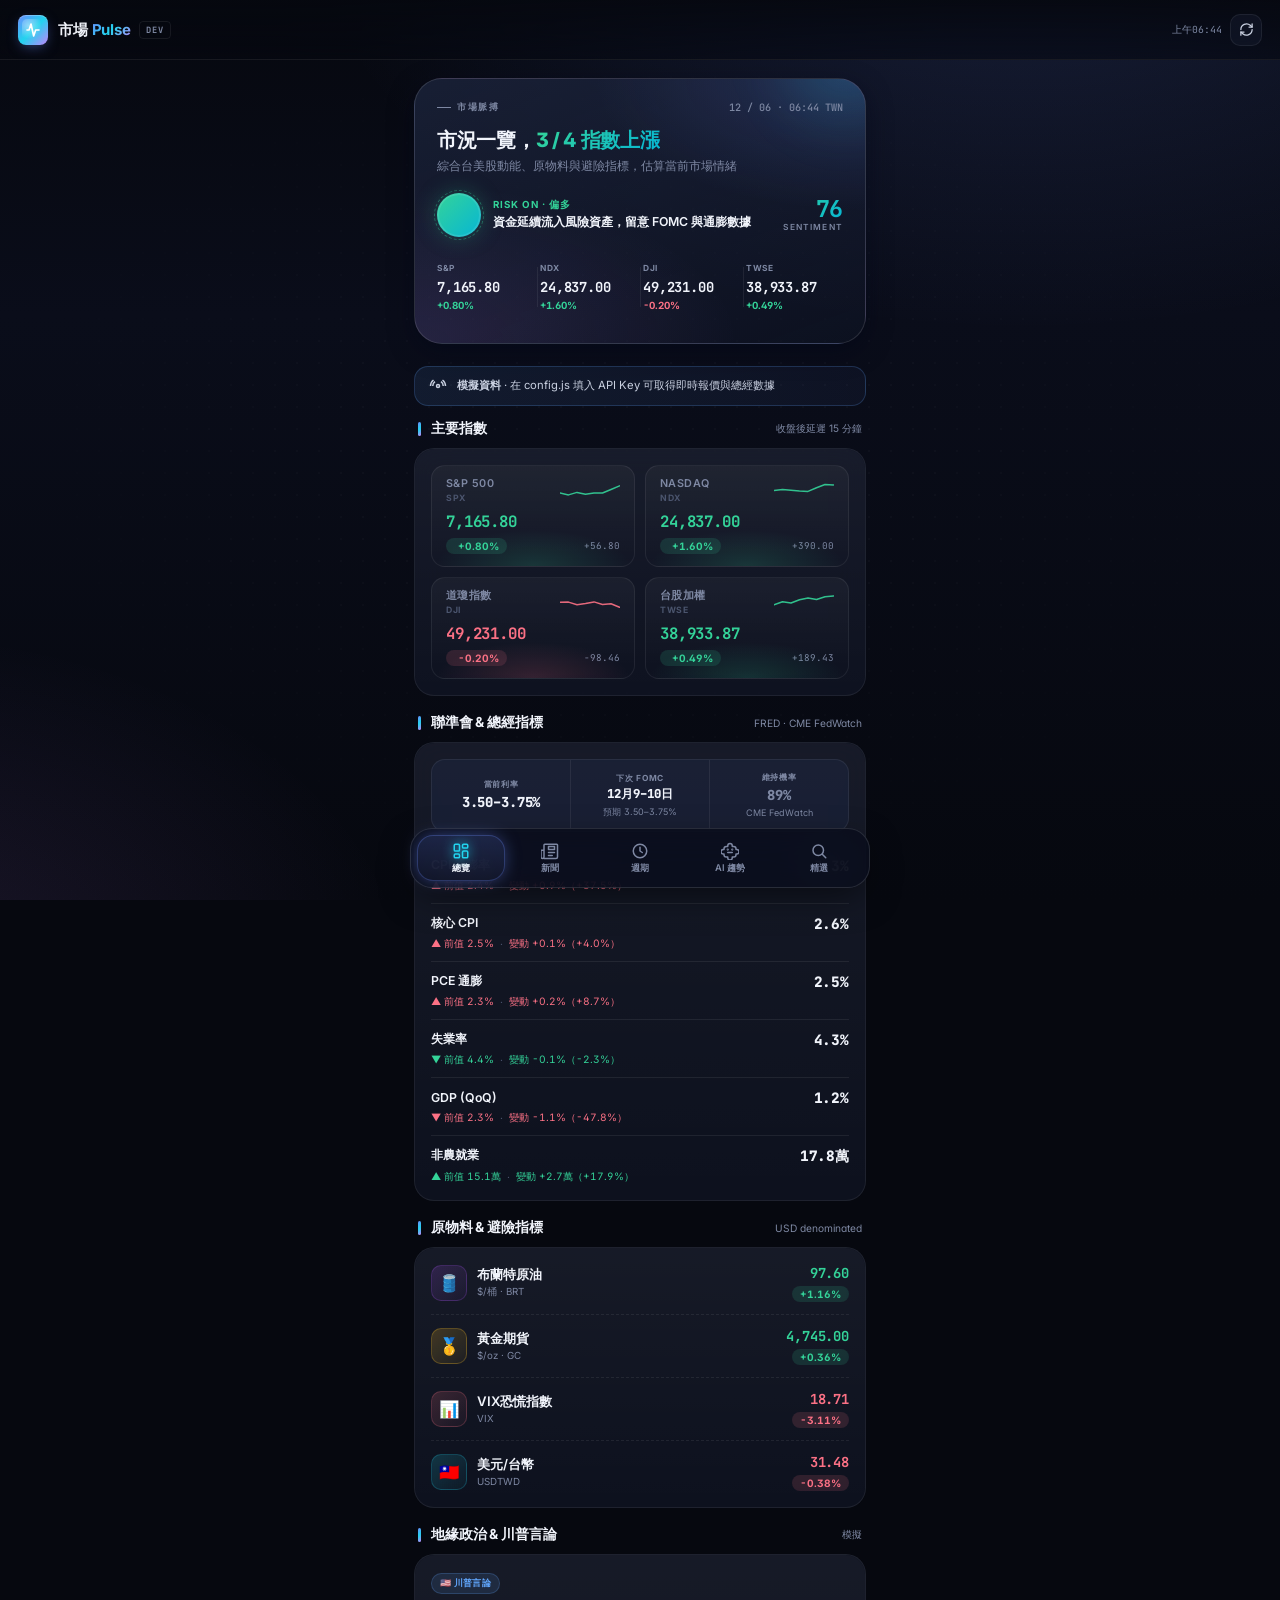
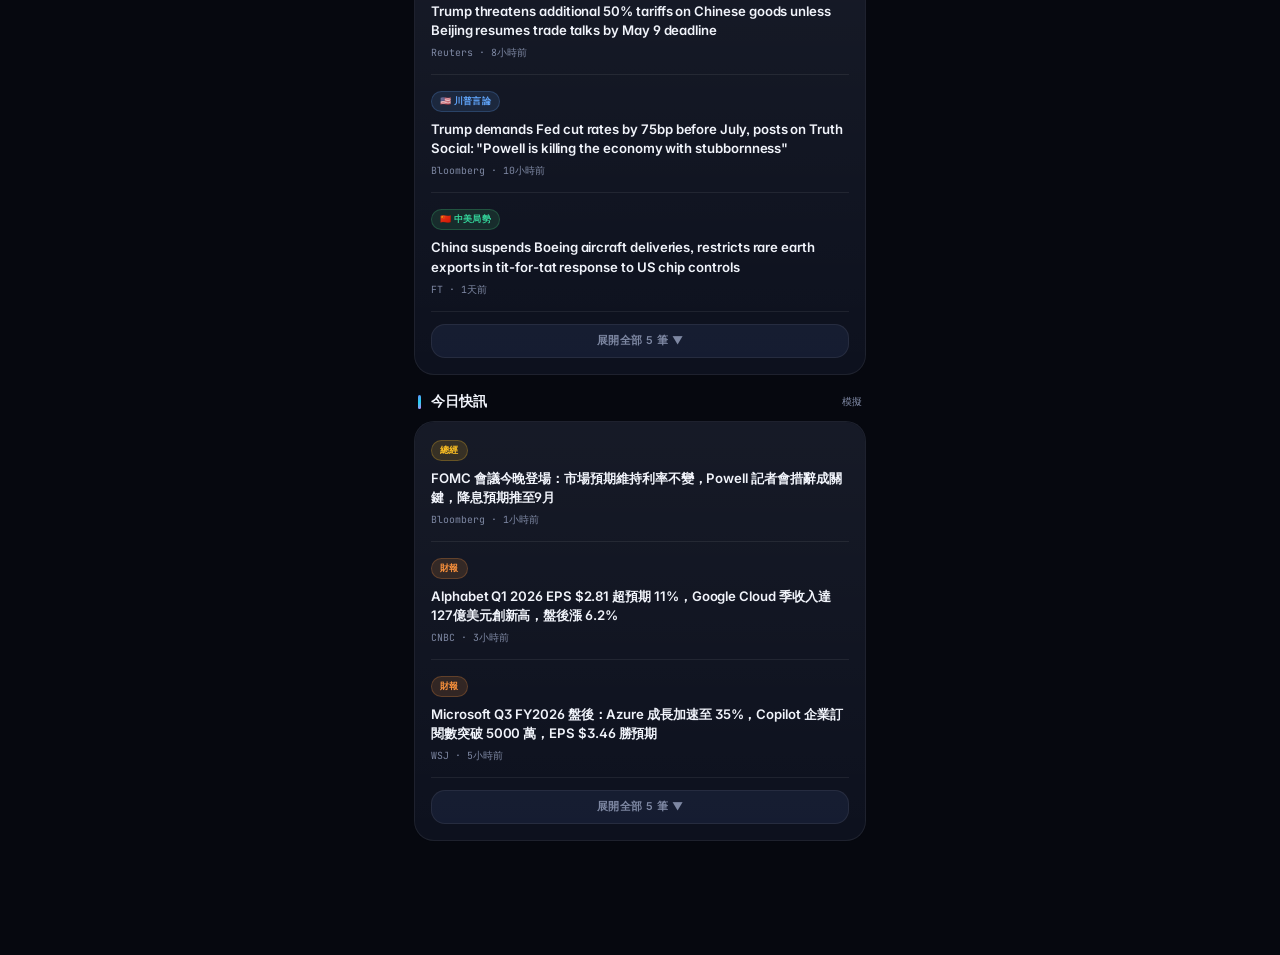
==== commit 02a8d994: "a11y + perf: defer scripts, ARIA tab semantics, proxy rotation, reduced-motion A second-pass audit a" ====
--- a/index.html
+++ b/index.html
@@ -50,7 +50,7 @@
 
   <nav id="bottom-nav"></nav>
 
-  <script src="config.js"></script>
-  <script src="app.js"></script>
+  <script defer src="config.js"></script>
+  <script defer src="app.js"></script>
 </body>
 </html>
--- a/styles.css
+++ b/styles.css
@@ -526,6 +526,13 @@
 }
 .commodity-change { font-size: .68rem; font-weight: 700; font-variant-numeric: tabular-nums; }
 
+/* ── Expandable lists ────────────────────────────────────────────────── */
+/* Hide items past the first 3 by default; toggleExpand() flips .expanded.
+   Uses :not(.expanded) so the rule disappears entirely when expanded — the
+   element's own display (e.g. .news-item { display: block }) takes over,
+   instead of falling back to UA defaults (an <a> would become inline). */
+.expandable:not(.expanded) > :nth-child(n+4) { display: none; }
+
 /* ── News items ──────────────────────────────────────────────────────── */
 .news-item {
   display: block;
@@ -558,6 +565,8 @@
 .tag-earnings { background: rgba(251,146,60,.14); color: var(--orange); border: 1px solid rgba(251,146,60,.24); }
 .tag-trump    { background: rgba(96,165,250,.12); color: var(--info); border: 1px solid rgba(96,165,250,.22); }
 .tag-iran     { background: rgba(251,113,133,.14); color: var(--down); border: 1px solid rgba(251,113,133,.24); }
+.tag-china    { background: rgba(74,222,128,.12); color: var(--green); border: 1px solid rgba(74,222,128,.22); }
+.tag-russia   { background: rgba(251,146,60,.12); color: var(--orange); border: 1px solid rgba(251,146,60,.22); }
 
 .news-headline { font-size: .88rem; font-weight: 600; line-height: 1.45; color: var(--text); letter-spacing: -.005em; transition: color .2s; }
 .news-meta { font-size: .66rem; color: var(--text-muted); margin-top: 6px; font-family: 'JetBrains Mono', monospace; }
@@ -978,3 +987,16 @@
 ::-webkit-scrollbar { width: 4px; height: 4px; }
 ::-webkit-scrollbar-track { background: transparent; }
 ::-webkit-scrollbar-thumb { background: var(--glass-line-2); border-radius: 2px; }
+
+/* ── Reduced motion ──────────────────────────────────────────────────── */
+/* Honor the OS-level motion preference (iOS Settings → Accessibility →
+   Motion → Reduce Motion; Windows → Settings → Accessibility → Visual effects).
+   Disable pulse/spin/fade animations and smooth scroll when set. */
+@media (prefers-reduced-motion: reduce) {
+  *, *::before, *::after {
+    animation-duration: 0.01ms !important;
+    animation-iteration-count: 1 !important;
+    transition-duration: 0.01ms !important;
+  }
+  html { scroll-behavior: auto !important; }
+}
